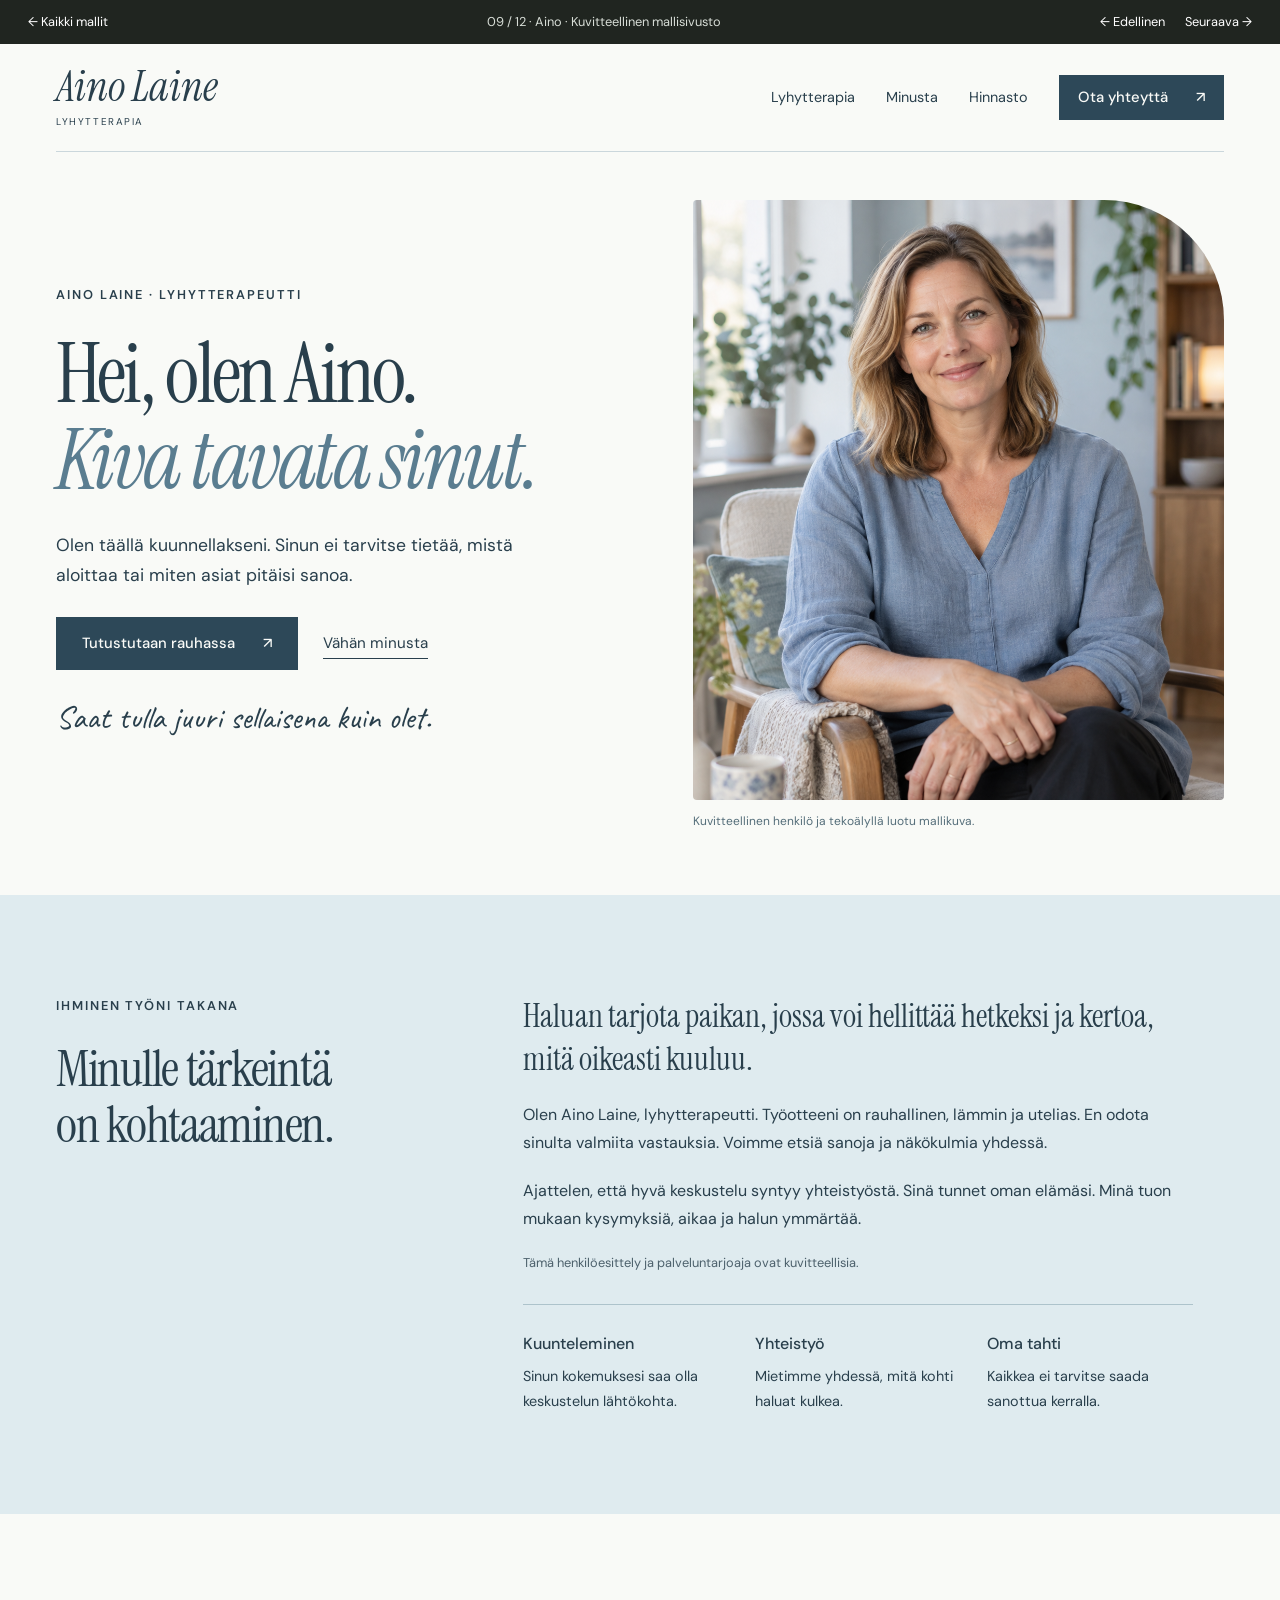
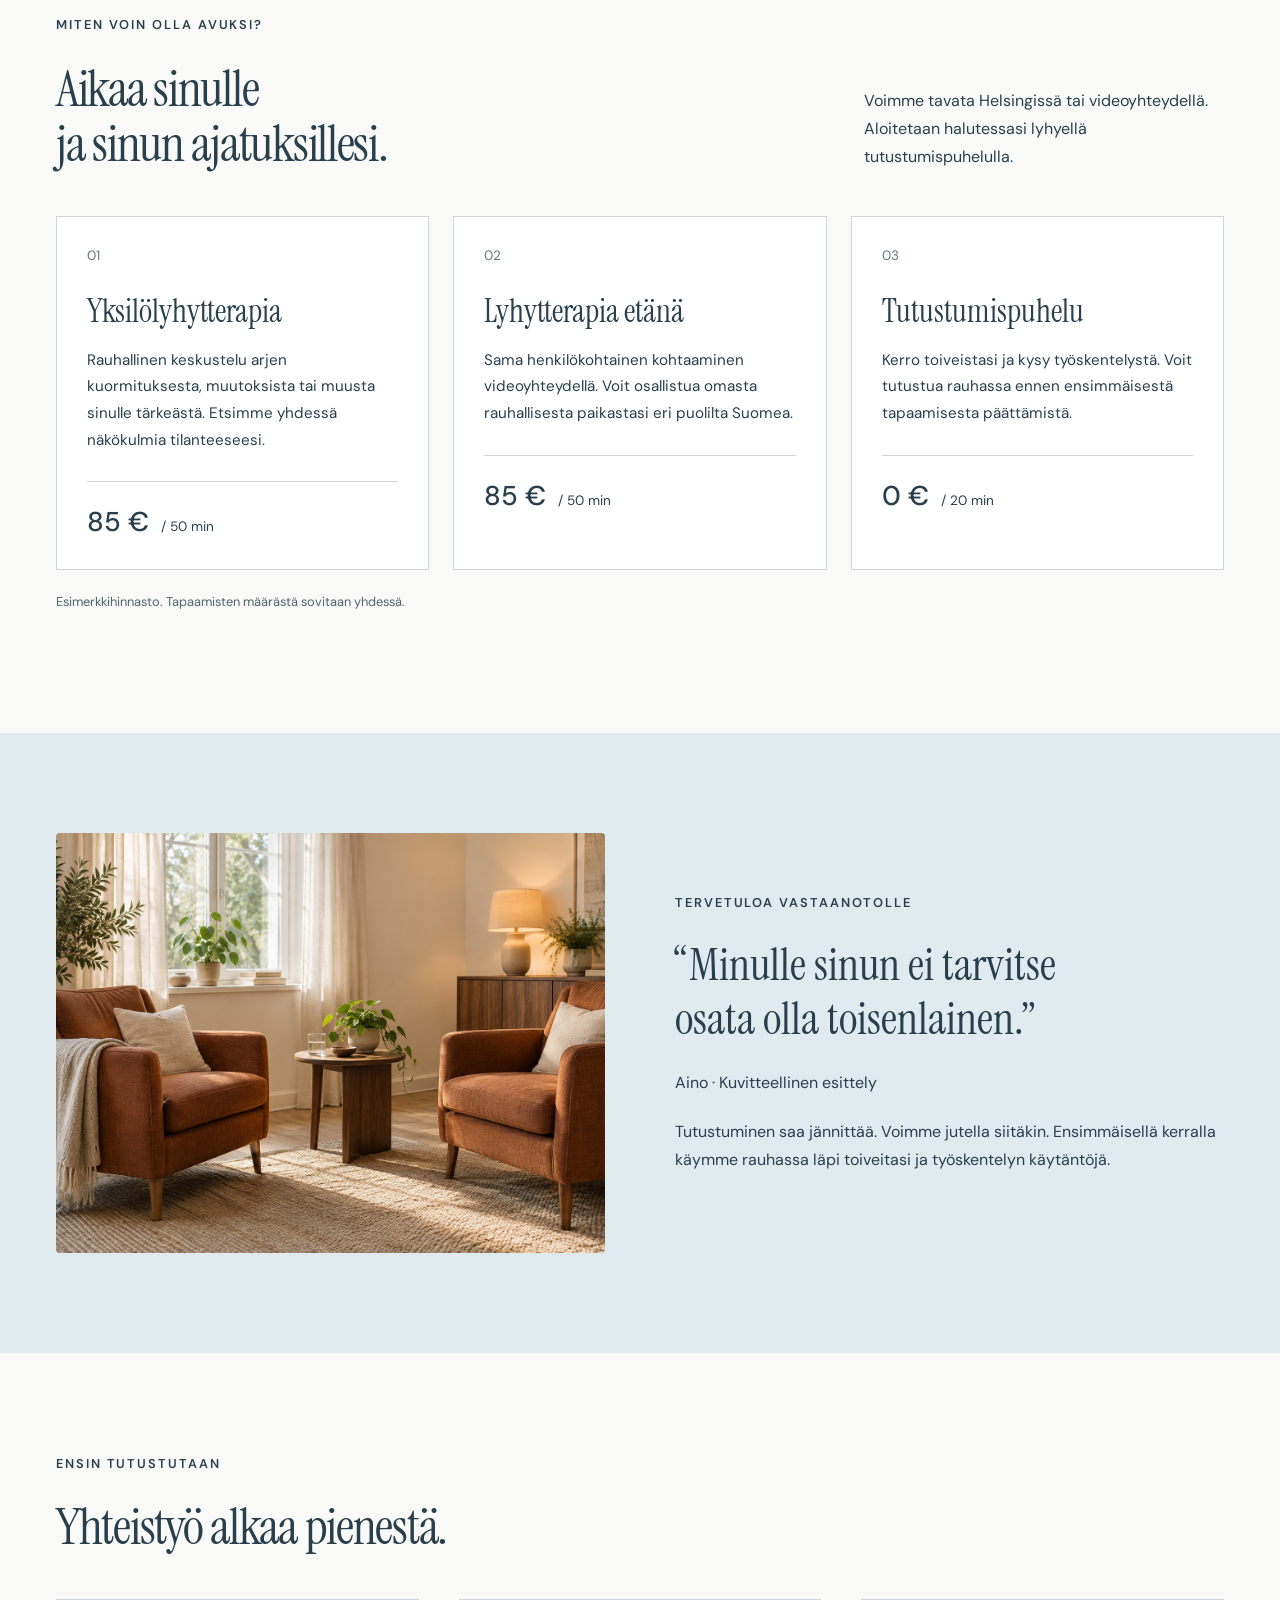
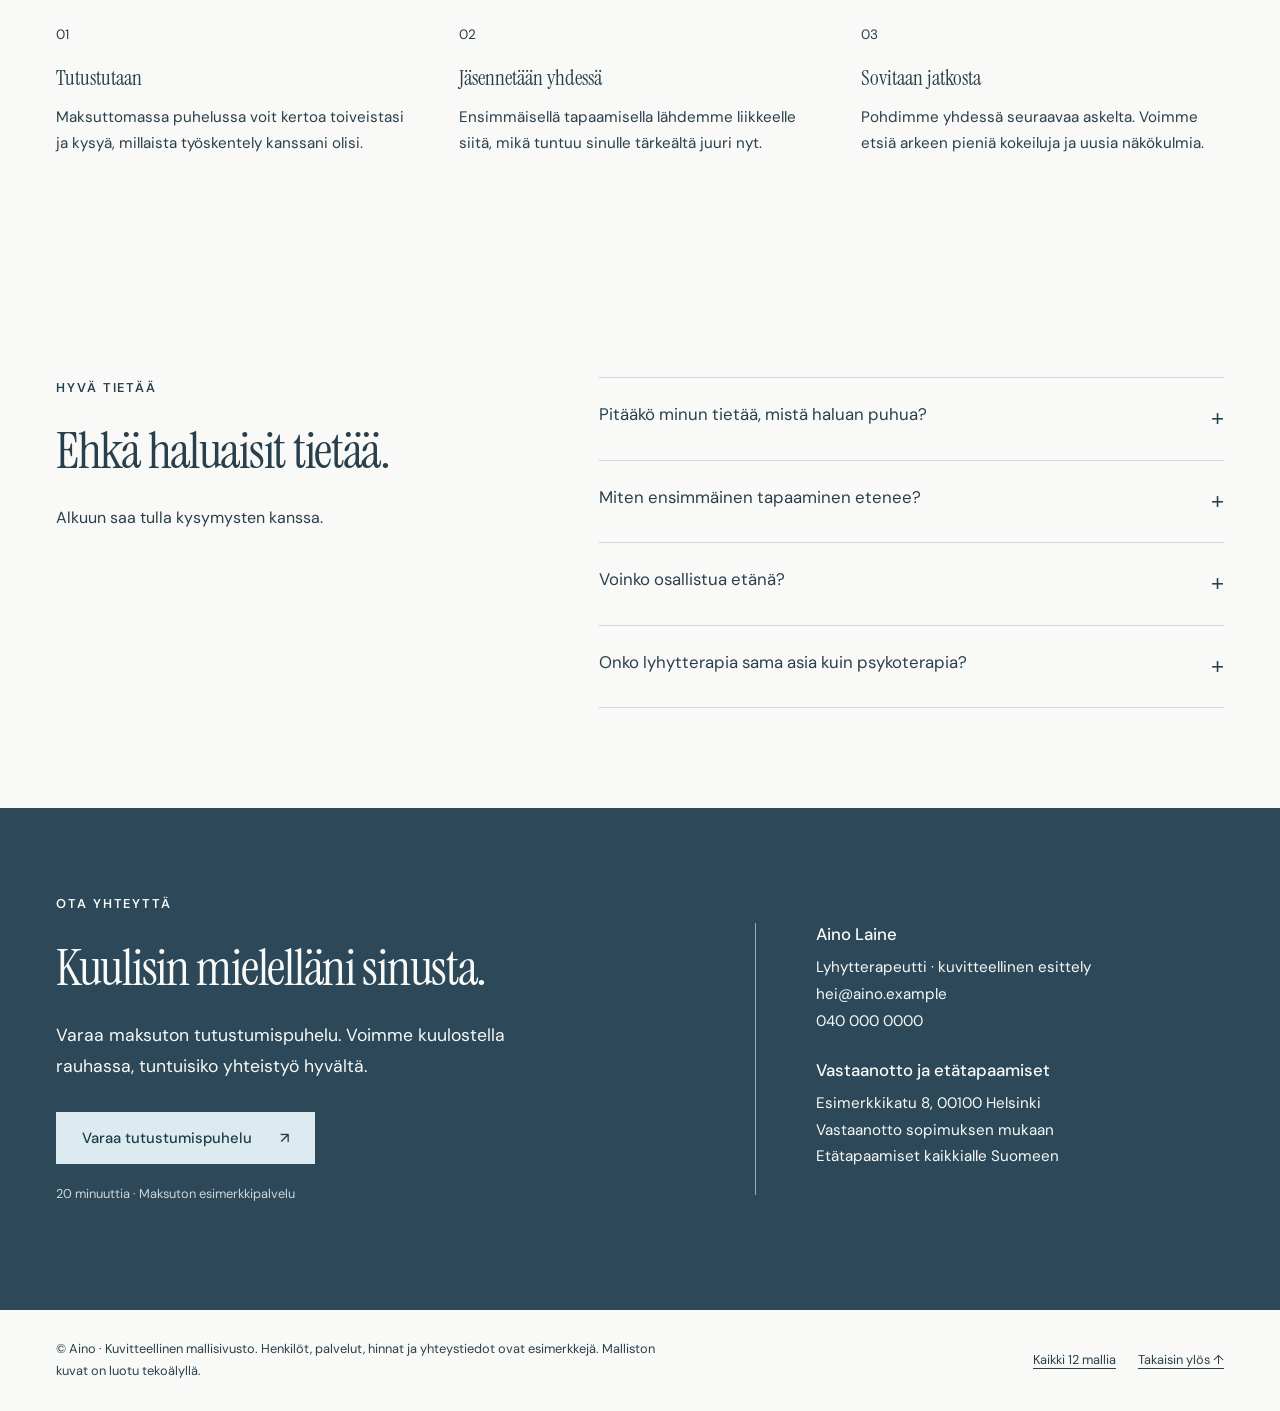
==== aino.html @ 0c7d17b7 "Add personal, illustrated, practical and journal therapy templates" ====
<!doctype html>
<html lang="fi"><head><meta charset="utf-8"><meta name="viewport" content="width=device-width,initial-scale=1">
<title>Aino — Ihminen ensin | Malli 09</title><meta name="description" content="Aino: ihminen ensin lyhytterapian mallisivusto. Kuvitteelliset palvelut ja yhteystiedot."><meta name="robots" content="noindex,nofollow">
<meta name="theme-color" content="#2d4858">
<link rel="icon" type="image/svg+xml" href="data:image/svg+xml,%3Csvg xmlns='http://www.w3.org/2000/svg' viewBox='0 0 40 40'%3E%3Crect width='40' height='40' rx='20' fill='%232d4858'/%3E%3Cpath d='M12 21l6 6 11-15' fill='none' stroke='%23fff' stroke-width='3'/%3E%3C/svg%3E">
<link rel="stylesheet" href="assets/style.css?v=2"><link rel="stylesheet" href="assets/directions.css?v=4"><script src="assets/site.js" defer></script></head><body class="aino">
<a class="skip" href="#sisalto">Siirry sisältöön</a><aside class="demo-bar" aria-label="Malliston navigointi"><a href="index.html">← Kaikki mallit</a><span class="demo-label">09 / 12 · Aino · Kuvitteellinen mallisivusto</span><nav class="demo-switch" aria-label="Vaihda mallia"><a href="kajo.html" aria-label="Edellinen malli: Kajo">← Edellinen</a><a href="pilke.html" aria-label="Seuraava malli: Pilke">Seuraava →</a></nav></aside><header class="site-head wrap"><a class="brand" href="aino.html" aria-label="Aino Laine, etusivu"><span><span class="brand-name">Aino Laine</span><small>LYHYTTERAPIA</small></span></a><button class="menu-button" aria-controls="paavalikko" aria-expanded="false">Valikko</button><nav class="site-nav" id="paavalikko" aria-label="Päävalikko"><a href="#palvelut">Lyhytterapia</a><a href="#minusta">Minusta</a><a href="#hinnasto">Hinnasto</a><a href="#yhteys" class="button">Ota yhteyttä <span aria-hidden="true">↗</span></a></nav></header>
<main id="sisalto">

<section class="aino-hero wrap"><div><p class="eyebrow">Aino Laine · Lyhytterapeutti</p><h1>Hei, olen Aino.<br><em>Kiva tavata sinut.</em></h1><p class="lead">Olen täällä kuunnellakseni. Sinun ei tarvitse tietää, mistä aloittaa tai miten asiat pitäisi sanoa.</p><div class="actions"><a class="button" href="#yhteys">Tutustutaan rauhassa <span aria-hidden="true">↗</span></a><a class="text-link" href="#minusta">Vähän minusta</a></div><p class="aino-hello">Saat tulla juuri sellaisena kuin olet.</p></div><figure class="aino-portrait"><img src="assets/aino-portrait.png" alt="Tekoälyllä luotu kuvitteellisen terapeutin muotokuva" width="1024" height="1536" fetchpriority="high"><figcaption>Kuvitteellinen henkilö ja tekoälyllä luotu mallikuva.</figcaption></figure></section>
<section class="section blue-section" id="minusta"><div class="wrap story-grid"><div><p class="eyebrow">Ihminen työni takana</p><h2>Minulle tärkeintä<br>on kohtaaminen.</h2></div><div class="story-copy"><p class="intro">Haluan tarjota paikan, jossa voi hellittää hetkeksi ja kertoa, mitä oikeasti kuuluu.</p><p>Olen Aino Laine, lyhytterapeutti. Työotteeni on rauhallinen, lämmin ja utelias. En odota sinulta valmiita vastauksia. Voimme etsiä sanoja ja näkökulmia yhdessä.</p><p>Ajattelen, että hyvä keskustelu syntyy yhteistyöstä. Sinä tunnet oman elämäsi. Minä tuon mukaan kysymyksiä, aikaa ja halun ymmärtää.</p><p class="note">Tämä henkilöesittely ja palveluntarjoaja ovat kuvitteellisia.</p><div class="qualities"><div><strong>Kuunteleminen</strong><p>Sinun kokemuksesi saa olla keskustelun lähtökohta.</p></div><div><strong>Yhteistyö</strong><p>Mietimme yhdessä, mitä kohti haluat kulkea.</p></div><div><strong>Oma tahti</strong><p>Kaikkea ei tarvitse saada sanottua kerralla.</p></div></div></div></div></section>
<section class="section" id="palvelut"><div class="wrap"><div class="section-intro"><div><p class="eyebrow">Miten voin olla avuksi?</p><h2>Aikaa sinulle<br>ja sinun ajatuksillesi.</h2></div><p>Voimme tavata Helsingissä tai videoyhteydellä. Aloitetaan halutessasi lyhyellä tutustumispuhelulla.</p></div><div class="services" id="hinnasto"><article class="service"><span class="num">01</span><h3>Yksilölyhytterapia</h3><p>Rauhallinen keskustelu arjen kuormituksesta, muutoksista tai muusta sinulle tärkeästä. Etsimme yhdessä näkökulmia tilanteeseesi.</p><div class="price"><strong>85 €</strong><small>/ 50 min</small></div></article><article class="service"><span class="num">02</span><h3>Lyhytterapia etänä</h3><p>Sama henkilökohtainen kohtaaminen videoyhteydellä. Voit osallistua omasta rauhallisesta paikastasi eri puolilta Suomea.</p><div class="price"><strong>85 €</strong><small>/ 50 min</small></div></article><article class="service"><span class="num">03</span><h3>Tutustumispuhelu</h3><p>Kerro toiveistasi ja kysy työskentelystä. Voit tutustua rauhassa ennen ensimmäisestä tapaamisesta päättämistä.</p><div class="price"><strong>0 €</strong><small>/ 20 min</small></div></article></div><p class="note" style="margin-top:22px">Esimerkkihinnasto. Tapaamisten määrästä sovitaan yhdessä.</p></div></section>
<section class="section blue-section"><div class="wrap personal-note"><img src="assets/therapy-room.png" alt="Rauhallinen mallivastaanotto, jossa on kaksi nojatuolia" width="1536" height="1024" loading="lazy"><div><p class="eyebrow">Tervetuloa vastaanotolle</p><blockquote>“Minulle sinun ei tarvitse<br>osata olla toisenlainen.”</blockquote><cite>Aino · Kuvitteellinen esittely</cite><p style="margin-top:25px">Tutustuminen saa jännittää. Voimme jutella siitäkin. Ensimmäisellä kerralla käymme rauhassa läpi toiveitasi ja työskentelyn käytäntöjä.</p></div></div></section>
<section class="section"><div class="wrap"><p class="eyebrow">Ensin tutustutaan</p><h2>Yhteistyö alkaa pienestä.</h2><div class="steps"><article class="step"><span>01</span><div><h3>Tutustutaan</h3><p>Maksuttomassa puhelussa voit kertoa toiveistasi ja kysyä, millaista työskentely kanssani olisi.</p></div></article><article class="step"><span>02</span><div><h3>Jäsennetään yhdessä</h3><p>Ensimmäisellä tapaamisella lähdemme liikkeelle siitä, mikä tuntuu sinulle tärkeältä juuri nyt.</p></div></article><article class="step"><span>03</span><div><h3>Sovitaan jatkosta</h3><p>Pohdimme yhdessä seuraavaa askelta. Voimme etsiä arkeen pieniä kokeiluja ja uusia näkökulmia.</p></div></article></div></div></section><section class="section"><div class="wrap faq-layout"><div><p class="eyebrow">Hyvä tietää</p><h2>Ehkä haluaisit tietää.</h2><p>Alkuun saa tulla kysymysten kanssa.</p></div><div class="faq-list">
<details><summary>Pitääkö minun tietää, mistä haluan puhua?</summary><p>Ei tarvitse. Voit aloittaa siitä, mikä juuri nyt tuntuu tärkeältä. Sanoja ja keskustelun suuntaa voidaan etsiä yhdessä.</p></details>
<details><summary>Miten ensimmäinen tapaaminen etenee?</summary><p>Aluksi tutustumme ja käymme läpi työskentelyn käytännöt. Saat kertoa tilanteestasi ja toiveistasi sen verran kuin haluat. Lopuksi pohdimme yhdessä seuraavaa askelta.</p></details>
<details><summary>Voinko osallistua etänä?</summary><p>Kyllä. Tämän esimerkkipalvelun tapaamiset voidaan järjestää myös videoyhteydellä. Tarvitset rauhallisen tilan, verkkoyhteyden ja laitteen, jossa on kamera ja mikrofoni.</p></details>
<details><summary>Onko lyhytterapia sama asia kuin psykoterapia?</summary><p>Tässä mallissa esiteltävä lyhytterapia on keskustelutukea, eikä sitä tarjota psykoterapiana. Lopulliselle sivulle kuvataan palveluntarjoajan todellinen koulutus, osaaminen ja palvelun rajat.</p></details>
</div></div></section><section class="contact" id="yhteys"><div class="wrap contact-grid"><div><p class="eyebrow">Ota yhteyttä</p><h2>Kuulisin mielelläni sinusta.</h2><p class="lead">Varaa maksuton tutustumispuhelu. Voimme kuulostella rauhassa, tuntuisiko yhteistyö hyvältä.</p><button class="button" data-dialog>Varaa tutustumispuhelu <span aria-hidden="true">↗</span></button><p class="note">20 minuuttia · Maksuton esimerkkipalvelu</p></div><div class="contact-info"><div><strong>Aino Laine</strong><p>Lyhytterapeutti · kuvitteellinen esittely<br>hei@aino.example<br>040 000 0000</p></div><div><strong>Vastaanotto ja etätapaamiset</strong><p>Esimerkkikatu 8, 00100 Helsinki<br>Vastaanotto sopimuksen mukaan<br>Etätapaamiset kaikkialle Suomeen</p></div></div></div></section></main>
<footer class="site-footer wrap"><p>© Aino · Kuvitteellinen mallisivusto. Henkilöt, palvelut, hinnat ja yhteystiedot ovat esimerkkejä. Malliston kuvat on luotu tekoälyllä.</p><nav class="footer-links" aria-label="Alatunniste"><a href="index.html">Kaikki 12 mallia</a><a href="#sisalto">Takaisin ylös ↑</a></nav></footer>
<dialog class="demo-dialog" aria-labelledby="dialog-title"><button class="close-dialog" data-close aria-label="Sulje ajanvarauksen esikatselu">×</button><p class="eyebrow">Ajanvarauksen esikatselu</p><h2 id="dialog-title">Ensimmäinen pieni askel.</h2><p>Valmiilla sivustolla tästä siirryttäisiin ajanvaraukseen. Tässä mallissa voit tutustua esimerkkipalveluun.</p><dl><dt>Maksuton tutustumispuhelu</dt><dd>20 minuuttia · Puhelimitse tai videoyhteydellä</dd><dt>Mistä juttelemme?</dt><dd>Toiveistasi, työskentelytavastani ja siitä, voisiko lyhytterapia sopia tilanteeseesi.</dd></dl><p class="note">Tämä on esittely. Aikaa ei varata eikä henkilötietoja kerätä.</p><button class="button" data-close>Takaisin mallisivulle</button></dialog></body></html>
---- assets/style.css ----
@import url('./fonts.css');
:root{font-family:'DM Sans',Arial,sans-serif;font-size:16px;color:#222622;background:#f8f8f5;font-synthesis:none;--ink:#233b2b;--paper:#f7f7ef;--accent:#436445;--line:#d9dfd4;--serif:'Instrument Serif',Georgia,serif}
*{box-sizing:border-box}html{scroll-behavior:smooth;scroll-padding-top:76px}body{margin:0}button,input,select,textarea{font:inherit}button,a{-webkit-tap-highlight-color:transparent}button{cursor:pointer}a{color:inherit;text-decoration:none}img{display:block;width:100%;object-fit:cover}p{line-height:1.75;margin:0 0 1.25rem}h1,h2,h3{font-weight:400;line-height:1.08;margin:0;text-wrap:balance}h1{font-size:clamp(3.5rem,6.8vw,6.6rem);letter-spacing:-.035em}h2{font-size:clamp(2.5rem,4vw,4.1rem);letter-spacing:-.025em}h3{font-size:1.65rem}em{font-weight:400}a:focus-visible,button:focus-visible,summary:focus-visible,select:focus-visible,input:focus-visible{outline:3px solid currentColor;outline-offset:5px}a,button{touch-action:manipulation}button:disabled{cursor:default}.wrap{width:min(1240px,calc(100% - 112px));margin:auto}.eyebrow{font-size:.8rem;letter-spacing:.15em;text-transform:uppercase;font-weight:600;margin-bottom:1.5rem}.serif{font-family:var(--serif)}.lead{font-size:1.1rem;max-width:480px}.small{font-size:.875rem;line-height:1.65}.muted{opacity:.74}.button{display:inline-flex;align-items:center;justify-content:center;gap:28px;min-height:52px;padding:15px 25px;border:1px solid transparent;background:var(--ink);color:var(--paper);font-size:.925rem;font-weight:500;line-height:1.4;transition:background .2s,transform .2s}.button:hover{transform:translateY(-2px);filter:brightness(1.13)}.button.light{background:var(--paper);color:var(--ink)}.button.outline{background:transparent;border-color:currentColor;color:inherit}.text-link{display:inline-flex;gap:22px;align-items:center;border-bottom:1px solid currentColor;padding:5px 0;font-size:.95rem}.actions{display:flex;align-items:center;flex-wrap:wrap;gap:25px}.skip{position:fixed;left:15px;top:-100px;background:white;color:black;padding:15px;z-index:100}.skip:focus{top:15px}.demo-bar{position:relative;z-index:20;min-height:43px;display:flex;align-items:center;justify-content:space-between;gap:16px;background:#202520;color:#fff;padding:8px 28px;font-size:.8rem;line-height:1.5}.demo-bar a{display:inline-flex;align-items:center;min-height:28px}.demo-bar a:hover{text-decoration:underline}.demo-bar .demo-label{color:#d7ddd6}.demo-switch{display:flex;gap:20px}.site-head{display:flex;justify-content:space-between;align-items:center;gap:30px;min-height:108px;position:relative;z-index:10}.brand{display:flex;align-items:center;gap:13px}.brand-name{font-family:var(--serif);font-size:2.5rem;line-height:1}.brand small{display:block;font-size:.62rem;letter-spacing:.16em;text-transform:uppercase;margin-top:6px}.brand-mark{font-size:2rem}.site-nav{display:flex;align-items:center;gap:31px;font-size:.9rem}.site-nav a:not(.button):hover{text-decoration:underline;text-underline-offset:5px}.site-nav .button{min-height:43px;padding:11px 18px}.menu-button{display:none;background:transparent;border:1px solid currentColor;color:inherit;padding:10px 14px}.section{padding:100px 0}.section-intro{display:flex;justify-content:space-between;align-items:flex-end;gap:60px;margin-bottom:45px}.section-intro h2{max-width:650px}.section-intro>p{max-width:360px;margin:0}.services{display:grid;grid-template-columns:repeat(3,1fr);gap:24px}.service{padding:32px;border:1px solid var(--line)}.service .num{font-size:.85rem;display:block;margin-bottom:40px;opacity:.7}.service h3{margin-bottom:18px}.service p{font-size:.95rem}.service .price{display:flex;align-items:baseline;gap:12px;border-top:1px solid var(--line);padding-top:22px;margin-top:28px}.price strong{font-size:1.7rem;font-weight:500}.price small{font-size:.85rem}.split{display:grid;grid-template-columns:1fr 1fr;gap:90px;align-items:center}.split h2{margin-bottom:25px}.split img{height:540px}.steps{display:grid;grid-template-columns:repeat(3,1fr);gap:40px;margin-top:45px}.step{border-top:1px solid var(--line);padding-top:26px}.step span{display:block;font-size:.85rem;margin-bottom:24px}.step h3{font-size:1.3rem;margin-bottom:14px}.step p{font-size:.95rem}.faq-layout{display:grid;grid-template-columns:1fr 1.35fr;gap:80px}.faq-layout h2{margin-bottom:25px}.faq-list{border-top:1px solid var(--line)}details{border-bottom:1px solid var(--line)}summary{cursor:pointer;list-style:none;display:flex;justify-content:space-between;gap:20px;padding:24px 0;font-size:1.05rem;line-height:1.5}summary::-webkit-details-marker{display:none}summary::after{content:'+';font-size:1.4rem;font-family:Arial,sans-serif}details[open] summary::after{content:'−'}details p{font-size:.95rem;padding:0 40px 8px 0}.contact{padding:85px 0}.contact-grid{display:grid;grid-template-columns:1.3fr 1fr;gap:90px;align-items:center}.contact h2{margin-bottom:25px}.contact .button{margin:10px 0 20px}.contact-info{border-left:1px solid currentColor;padding-left:60px}.contact-info strong{display:block;font-size:1.05rem;font-weight:500;margin-bottom:9px}.contact-info p{font-size:.95rem;margin-bottom:25px}.site-footer{display:flex;justify-content:space-between;gap:25px;align-items:center;padding:28px 0;font-size:.8rem;line-height:1.6}.site-footer p{margin:0;max-width:600px}.footer-links{display:flex;gap:22px;white-space:nowrap}.footer-links a{text-decoration:underline;text-underline-offset:4px}.note{font-size:.8rem;line-height:1.6;opacity:.8}.demo-dialog{width:min(550px,calc(100% - 32px));max-height:90vh;border:0;border-radius:4px;background:#fff;color:#202520;padding:42px;box-shadow:0 30px 120px #0005}.demo-dialog::backdrop{background:#17241bc2;backdrop-filter:blur(5px)}.demo-dialog h2{font-family:var(--serif);font-size:2.8rem;margin:15px 0 20px}.demo-dialog .close-dialog{float:right;min-width:44px;min-height:44px;border:1px solid #d8dcd6;background:#fff;color:#222;font-size:1.25rem}.demo-dialog .button{background:#253d2c;color:#fff;margin-top:15px}.demo-dialog p{font-size:1rem}.demo-dialog .eyebrow{clear:both}.demo-dialog dl{border-block:1px solid #ddd;padding:20px 0;line-height:1.6}.demo-dialog dt{font-weight:600}.demo-dialog dd{margin:0 0 14px}.demo-dialog dd:last-child{margin:0}
/* 01 — Verso: a natural, classic welcome. */
.verso{background:#f9faf4;color:#293d2b;--ink:#344e35;--paper:#f9faf4;--line:#d3ddcd}.verso h1,.verso h2,.verso h3{font-family:var(--serif)}.verso .brand-mark{color:#5d784b}.verso .site-head{min-height:106px}.verso-hero{min-height:650px;position:relative;display:flex;align-items:center;justify-content:center;padding:64px 24px;background:#46543b}.verso-hero>img{position:absolute;inset:0;height:100%}.verso-panel{position:relative;text-align:center;background:#fbfcf4f2;width:min(780px,100%);padding:52px 65px;box-shadow:0 12px 50px #18251616}.verso-panel h1{font-size:clamp(3.5rem,5.7vw,5.4rem)}.verso-panel h1 em{color:#62804e}.verso-panel .lead{margin:22px auto 27px;max-width:470px}.verso-panel .eyebrow{margin-bottom:22px}.verso-panel .small{margin:20px 0 0}.trust-line{display:flex;justify-content:center;gap:70px;padding:24px 20px;border-bottom:1px solid var(--line);font-size:.85rem}.trust-line span:before{content:'✧';margin-right:13px;color:#638250}.verso .service{border:none;border-top:1px solid var(--line);padding:30px 0}.verso .service+.service{padding-left:30px;border-left:1px solid var(--line)}.verso .soft{background:#e9eee2}.verso .split img{border-radius:160px 160px 0 0}.verso .contact{background:#344e35;color:#f9faf4}.verso .contact .button{background:#f9faf4;color:#344e35}.verso .quote{font:italic 2.3rem/1.2 var(--serif);border-left:2px solid #79936c;padding-left:28px;margin:32px 0}
/* 02 — Tyyni: immersive, atmospheric and quiet. */
.tyyni{--ink:#112e3d;--paper:#eaf1f4;--line:#adc0c8;background:#f0f5f5;color:#193747}.tyyni h1,.tyyni h2,.tyyni h3{font-family:var(--serif)}.tyyni-top{background:#102d3c;color:#fff;position:relative;isolation:isolate}.tyyni-top>.scenery{position:absolute;inset:0;width:100%;height:100%;z-index:-2}.tyyni-top:after{content:'';position:absolute;inset:0;background:linear-gradient(90deg,#0b283fce,#0b283f30),linear-gradient(0deg,#0b283f77,transparent 70%);z-index:-1}.tyyni .site-head{border-bottom:1px solid #ffffff42}.tyyni .site-nav .button{background:#f0f5f5;color:#17333f}.tyyni .brand-name{letter-spacing:.08em}.tyyni-hero{min-height:650px;display:flex;flex-direction:column;justify-content:center;padding-top:60px;padding-bottom:70px}.tyyni-hero h1{max-width:850px;font-size:clamp(4.5rem,8.5vw,8.3rem);line-height:1.01}.tyyni-hero h1 em{color:#bed9df}.tyyni-hero .lead{margin:28px 0 32px;color:#e3edf3;max-width:440px}.tyyni .hero-bottom{display:flex;justify-content:space-between;align-items:center;border-top:1px solid #ffffff42;padding:23px 0;color:#e0eaf1;font-size:.8rem}.tyyni .intro-word{max-width:930px;font:2.6rem/1.35 var(--serif);margin:0 auto;text-align:center}.tyyni .services{gap:0;border-top:1px solid var(--line);border-bottom:1px solid var(--line)}.tyyni .service{border:none;padding:35px}.tyyni .service+.service{border-left:1px solid var(--line)}.tyyni .service .num{color:#34586b}.tyyni .soft{background:#dce8ec}.tyyni .contact{background:#112f3e;color:#eff4f4}.tyyni .contact .button{background:#eaf1f4;color:#112f3e}.tyyni .split img{height:480px}.tyyni .quote{font:italic 2.5rem/1.2 var(--serif);margin:30px 0}.tyyni .steps{gap:60px}
/* 03 — Hetki: warm, human, editorial. */
.hetki{--ink:#853e2f;--paper:#fff7ed;--line:#d6b9a5;background:#fff7ed;color:#563229}.hetki h1,.hetki h2,.hetki h3{font-family:var(--serif)}.hetki .brand-name{font-size:3.1rem;font-style:italic}.hetki .site-head{min-height:115px}.hetki-hero{display:grid;grid-template-columns:1fr 1fr;gap:60px;padding-top:25px;padding-bottom:60px;align-items:center}.hetki-hero h1{font-size:clamp(4.7rem,7.5vw,7.6rem)}.hetki-hero h1 em{color:#a34933}.hetki-hero .lead{margin:30px 0}.hetki-hero figure{margin:0;position:relative;padding-bottom:45px}.hetki-hero img{height:590px;border-radius:50% 50% 3px 3px}.hetki-hero figcaption{background:#e8c572;color:#593d1f;padding:25px;position:absolute;bottom:15px;left:-30px;width:220px;font:1.8rem/1.15 var(--serif);transform:rotate(-5deg)}.hetki .welcome-note{display:flex;align-items:center;justify-content:center;gap:30px;border-block:1px solid var(--line);padding:22px;font-size:.95rem}.hetki .welcome-note span{font-family:var(--serif);font-size:1.65rem}.hetki .soft{background:#f1dfcd}.hetki .service{background:#fff9f1;border:0;border-radius:8px;padding:35px}.hetki .service .num{display:inline-flex;width:40px;height:40px;border:1px solid var(--line);border-radius:50%;align-items:center;justify-content:center;margin-bottom:30px}.hetki .service h3{font-size:2.05rem}.hetki .intro-letter{display:grid;grid-template-columns:.65fr 1.35fr;gap:85px;align-items:start}.hetki .letter-badge{background:#e7bb86;border-radius:50%;aspect-ratio:1;display:flex;align-items:center;justify-content:center;text-align:center;max-width:280px;font:3.6rem/1 var(--serif);padding:30px;transform:rotate(-8deg)}.hetki .intro-letter h2{margin-bottom:28px}.hetki .signature{font:italic 2.7rem var(--serif);margin-top:25px}.hetki .contact{background:#8b4232;color:#fff5e9}.hetki .contact .button{background:#f2d28b;color:#563229}.hetki .steps{background:#fff8f0;border-radius:8px;padding:38px;gap:40px}.hetki .step{border:0;padding:0}
/* 04 — Suunta: direct, bright and contemporary. */
.suunta{--ink:#173dcc;--paper:#f7f8ff;--line:#c5ccef;background:#f7f8ff;color:#17245c}.suunta h1,.suunta h2,.suunta h3{font-family:'DM Sans',Arial,sans-serif;font-weight:500}.suunta h1{font-weight:600;letter-spacing:-.07em;line-height:1.04}.suunta h2{font-weight:500;letter-spacing:-.05em}.suunta .brand-name{font-family:'DM Sans',Arial,sans-serif;font-size:1.9rem;font-weight:700;letter-spacing:-.06em}.suunta .brand-mark{background:#ddef83;color:#193ecc;display:flex;align-items:center;justify-content:center;width:41px;height:41px;border-radius:50%}.suunta .button{border-radius:100px}.suunta .site-head{min-height:103px;border-bottom:1px solid var(--line)}.suunta-hero{padding-top:68px;padding-bottom:68px;display:grid;grid-template-columns:1.65fr 1fr;gap:60px;align-items:end}.suunta-hero h1{font-size:clamp(4.5rem,7.4vw,7.2rem)}.suunta-hero h1 span{color:#2245cd}.suunta-hero .eyebrow{color:#183dcb}.suunta-hero .lead{margin:0 0 30px}.suunta-aside{padding-bottom:8px}.suunta-aside .button{width:100%;margin-bottom:16px;justify-content:space-between}.suunta-aside .note{margin:0}.suunta-band{background:#dfee88;color:#1b3050;padding:28px 0}.suunta-band .wrap{display:flex;justify-content:space-between;gap:25px;font-size:.95rem;font-weight:500}.suunta .services{gap:20px}.suunta .service{background:white;border:1px solid var(--line);border-radius:18px;padding:32px}.suunta .service:nth-child(2){background:#2146d4;color:white;--line:#ffffff55}.suunta .service h3{font-size:1.4rem;letter-spacing:-.04em;line-height:1.25}.suunta .service .num{font-size:2rem;margin-bottom:52px;opacity:1}.suunta .soft{background:#e8edff}.suunta .process-layout{display:grid;grid-template-columns:1fr 1.3fr;gap:80px}.suunta .steps{display:block;margin:0}.suunta .step{display:grid;grid-template-columns:40px 1fr;gap:18px;padding:26px 0}.suunta .step:first-child{padding-top:0;border-top:0}.suunta .step span{grid-row:span 2;font-size:.95rem;margin:0}.suunta .step h3,.suunta .step p{margin:0}.suunta .statement{font-size:clamp(2rem,3.5vw,3.5rem);font-weight:500;line-height:1.25;letter-spacing:-.04em;max-width:850px;margin-bottom:30px}.suunta .about-line{display:flex;justify-content:space-between;align-items:end;gap:60px}.suunta .about-line p{max-width:450px}.suunta .contact{background:#1f43ce;color:#fff}.suunta .contact .button{background:#dfee88;color:#142b4d}.suunta .contact h2{font-size:clamp(2.8rem,4.5vw,4.5rem)}
/* 05 — Avara: spacious and quietly architectural. */
.avara{--ink:#202620;--paper:#fff;--line:#d8d9d3;background:#fff;color:#222923}.avara h1,.avara h2,.avara h3{font-family:var(--serif)}.avara .brand-name{font-family:'DM Sans',Arial,sans-serif;letter-spacing:.24em;font-size:1.45rem;font-weight:500}.avara .brand small{font-size:.6rem;letter-spacing:.12em}.avara .site-head{min-height:105px;border-bottom:1px solid var(--line)}.avara .site-nav .button{background:transparent;color:#222923;border:1px solid var(--line)}.avara-hero{padding-top:55px}.avara-heading{display:grid;grid-template-columns:1.45fr 1fr;gap:80px;align-items:end;padding-bottom:45px}.avara-heading h1{font-size:clamp(4rem,7.8vw,7.5rem);line-height:1.02}.avara-heading .lead{max-width:345px;font-size:1rem}.avara-heading .eyebrow{margin-bottom:20px}.avara-landscape{position:relative}.avara-landscape img{height:440px;object-position:50% 55%}.avara-landscape .image-label{position:absolute;bottom:25px;left:30px;background:#ffffffed;padding:15px 22px;font-size:.8rem;letter-spacing:.1em;text-transform:uppercase}.avara .number-heading{display:grid;grid-template-columns:1fr 3fr;gap:45px}.avara .number-heading .eyebrow{padding-top:14px}.avara .number-heading h2{max-width:760px;margin-bottom:30px}.avara .service-list{margin-left:25%;margin-top:55px}.avara .service-row{display:grid;grid-template-columns:1.1fr 1.25fr .5fr;align-items:start;gap:40px;border-top:1px solid var(--line);padding:28px 0}.avara .service-row:last-child{border-bottom:1px solid var(--line)}.avara .service-row h3{font-size:1.9rem}.avara .service-row p{font-size:.95rem;margin:0}.avara .service-row .price{display:flex;flex-direction:column;gap:6px}.avara .service-row strong{font-family:var(--serif);font-size:2rem;font-weight:400}.avara .soft{background:#f1f1eb}.avara .split{grid-template-columns:1fr 1.25fr}.avara .split img{height:480px}.avara .quote{font:2.3rem/1.3 var(--serif);margin-bottom:30px}.avara .contact{background:#e8eae1;color:#27312a}.avara .contact-info{border-color:#b9bfb2}
/* Collection page. */
.collection{background:#f4f4ef;color:#28342b;--ink:#283e30;--paper:#fff}.gallery-wrap{width:min(1300px,calc(100% - 96px));margin:auto}.gallery-head{display:flex;justify-content:space-between;align-items:center;min-height:90px;border-bottom:1px solid #d4d9cf;font-size:.85rem}.collection-logo{font-size:1rem;font-weight:600;letter-spacing:-.025em;display:flex;gap:12px;align-items:center}.collection-logo span{font-family:var(--serif);font-size:2.2rem;font-weight:400}.gallery-intro{display:flex;align-items:end;justify-content:space-between;gap:60px;padding:46px 0 36px}.gallery-intro h1{font-family:var(--serif);font-size:clamp(3.4rem,4.8vw,5rem);max-width:680px;line-height:1.03}.gallery-intro p{max-width:360px;font-size:.95rem;margin:0;color:#556055}.gallery-intro .eyebrow{font-size:.75rem;margin-bottom:14px}.gallery-grid{display:grid;grid-template-columns:repeat(6,1fr);gap:28px}.design-card{grid-column:span 2;min-width:0}.design-card>a{display:block}.preview{height:255px;overflow:hidden;position:relative;border:1px solid #00000012;transition:transform .25s,box-shadow .25s}.design-card>a:hover .preview{transform:translateY(-4px);box-shadow:0 14px 30px #263b3015}.preview-head{height:40px;display:flex;align-items:center;justify-content:space-between;padding:0 20px;font:1.35rem var(--serif);position:relative;z-index:2}.preview-head small{font:.5rem 'DM Sans',Arial,sans-serif;letter-spacing:.02em}.preview-title{font:2.2rem/1.05 var(--serif);position:relative;z-index:2}.preview-button{display:inline-block;font: .5rem 'DM Sans',Arial,sans-serif;padding:7px 10px;background:#344e35;color:#fff;margin-top:12px}.preview img{position:absolute;width:100%;height:100%;inset:0}.preview-verso{background:#f9faf4;color:#334d32}.preview-verso>img{top:40px;height:215px}.preview-verso .preview-panel{position:relative;text-align:center;z-index:2;margin:22px auto;padding:18px 8px;width:73%;background:#fcfdf4ed}.preview-verso .preview-title{font-size:2rem}.preview-verso .preview-title em{color:#6d8555}.preview-tyyni{background:#19374b;color:#fff}.preview-tyyni:after{content:'';position:absolute;inset:0;background:#082b4755}.preview-tyyni .preview-head{border-bottom:1px solid #ffffff33}.preview-tyyni .preview-content{position:relative;z-index:2;padding:24px}.preview-tyyni .preview-title{font-size:2.5rem}.preview-tyyni .preview-title em{color:#ccdde8}.preview-tyyni .preview-button{background:#edf4f5;color:#183747}.preview-hetki{background:#fff6e9;color:#643b2c}.preview-hetki .preview-head{font-style:italic;font-size:1.6rem}.preview-hetki .preview-content{padding:18px 22px;width:55%}.preview-hetki>img{left:55%;top:62px;width:40%;height:168px;border-radius:90px 90px 0 0}.preview-hetki .preview-title{font-size:2.5rem}.preview-hetki .preview-button{background:#8b4232}.design-card:nth-child(4),.design-card:nth-child(5){grid-column:span 3}.preview-suunta{background:#f3f6ff;color:#173dcc}.preview-suunta .preview-head{font:700 1.1rem 'DM Sans',Arial,sans-serif;border-bottom:1px solid #d9e1f5}.preview-suunta .preview-content{padding:20px 24px}.preview-suunta .preview-title{font:600 2.8rem/.98 'DM Sans',Arial,sans-serif;letter-spacing:-.065em}.preview-suunta .preview-button{position:absolute;right:25px;bottom:54px;border-radius:20px;background:#2247d4;font-size:.65rem;padding:12px 16px}.preview-suunta .mini-band{position:absolute;bottom:0;left:0;right:0;background:#dfee88;height:28px;font-size:.6rem;padding:8px 24px}.preview-avara{background:#fff;color:#28342b}.preview-avara .preview-head{font:.95rem 'DM Sans',Arial,sans-serif;letter-spacing:.14em;border-bottom:1px solid #ddd}.preview-avara .preview-title{padding:16px 23px;font-size:2.8rem}.preview-avara img{top:148px;height:107px}.card-meta{display:flex;justify-content:space-between;align-items:center;gap:16px;padding:16px 0 7px}.card-meta h2{font:1.3rem 'DM Sans',Arial,sans-serif;letter-spacing:-.03em}.card-meta h2 span{font-size:.75rem;color:#71806e;display:inline-block;margin-right:12px;vertical-align:middle}.swatches{display:flex;gap:5px}.swatches i{width:13px;height:13px;border-radius:50%;background:var(--swatch);border:1px solid #0001}.design-card p{font-size:.85rem;color:#566151;line-height:1.6;margin:0 0 10px}.card-open{font-size:.8rem;display:flex;justify-content:space-between;border-top:1px solid #d9ded4;padding:12px 0 0}.card-open span:last-child{font-size:1rem}.gallery-bottom{border-top:1px solid #d4d9cf;margin-top:55px;padding:35px 0;display:grid;grid-template-columns:1fr 1fr;gap:90px}.gallery-bottom h2{font:2rem var(--serif);margin-bottom:15px}.gallery-bottom p{font-size:.9rem;color:#53614f}.gallery-footer{display:flex;justify-content:space-between;gap:25px;padding:22px 0;border-top:1px solid #d4d9cf;font-size:.75rem;color:#53614f}.gallery-footer p{margin:0}.gallery-footer a{text-decoration:underline}
@media(min-width:1600px){.verso-hero{min-height:730px}.tyyni-hero{min-height:760px}.preview{height:275px}.preview-verso>img{height:235px}.preview-avara img{height:127px}}
@media(max-width:1100px){.wrap{width:calc(100% - 64px)}.site-nav{gap:18px}.site-nav .button{padding:10px 14px}.split{gap:50px}.contact-grid{gap:50px}.hetki-hero{gap:45px}.hetki-hero img{height:530px}.suunta-hero{gap:40px}.gallery-wrap{width:calc(100% - 64px)}.gallery-grid{gap:23px}.preview{height:230px}.preview-verso .preview-title{font-size:1.8rem}.preview-hetki .preview-title{font-size:2.1rem}.preview-tyyni .preview-title{font-size:2.25rem}.preview-suunta .preview-title{font-size:2.3rem}.preview-suunta .preview-button{right:18px}.preview-avara .preview-title{font-size:2.4rem}.avara-heading{gap:45px}.avara .service-list{margin-left:0}.avara .service-row{grid-template-columns:1.1fr 1.2fr .5fr}}
@media(max-width:800px){.wrap,.gallery-wrap{width:calc(100% - 40px)}.demo-bar{padding:6px 20px}.demo-label{display:none}.site-head{min-height:88px!important}.brand-name{font-size:2.2rem}.menu-button{display:block}.site-nav{display:none;position:absolute;left:0;right:0;top:calc(100% - 1px);background:var(--paper);color:var(--ink);padding:20px;border:1px solid var(--line);box-shadow:0 12px 20px #0001;align-items:stretch}.site-nav.open{display:flex;flex-direction:column;gap:0}.site-nav a{padding:13px 10px}.site-nav .button{margin-top:10px}.tyyni .site-nav{background:#edf3f5}.section{padding:65px 0}.section-intro{display:block;margin-bottom:30px}.section-intro>p{margin-top:24px;max-width:600px}.services{grid-template-columns:1fr;gap:20px}.service .num{margin-bottom:25px}.split{grid-template-columns:1fr;gap:40px}.split img{height:430px;max-width:600px}.steps{gap:25px}.faq-layout{grid-template-columns:1fr;gap:30px}.contact-grid{grid-template-columns:1fr;gap:35px}.contact-info{border-left:0;border-top:1px solid currentColor;padding:30px 0 0;display:grid;grid-template-columns:1fr 1fr;gap:25px}.contact-info p{margin:0}.site-footer{align-items:start;flex-direction:column;gap:15px}.trust-line{gap:30px;font-size:.8rem}.verso .service+.service{padding-left:0;border-left:0}.verso .services{gap:0}.verso-hero{min-height:580px;padding:50px 20px}.verso-panel{padding:38px 28px}.tyyni-hero{min-height:660px}.tyyni .intro-word{font-size:2.15rem}.tyyni .services{display:block}.tyyni .service{padding:30px 0}.tyyni .service+.service{border-left:0;border-top:1px solid var(--line)}.tyyni .hero-bottom{font-size:.75rem;gap:25px}.hetki-hero{gap:28px}.hetki-hero h1{font-size:4.5rem}.hetki-hero img{height:480px}.hetki-hero figcaption{left:-15px;width:170px;padding:20px;font-size:1.5rem}.hetki .intro-letter{gap:40px;grid-template-columns:.7fr 1.3fr}.hetki .letter-badge{font-size:2.5rem}.suunta-hero{grid-template-columns:1fr;padding-top:50px;padding-bottom:45px;gap:30px}.suunta-hero h1{font-size:5.5rem;max-width:700px}.suunta-aside{max-width:500px}.suunta-aside .button{width:auto}.suunta .process-layout{grid-template-columns:1fr;gap:40px}.suunta .about-line{display:block}.suunta-band .wrap{font-size:.85rem;gap:20px}.avara-heading{gap:35px}.avara-heading h1{font-size:4.9rem}.avara-landscape img{height:330px}.avara .number-heading{grid-template-columns:1fr;gap:10px}.avara .number-heading .eyebrow{padding:0}.avara .service-row{grid-template-columns:1fr 1.2fr;gap:20px}.avara .service-row .price{grid-column:2}.avara .split{grid-template-columns:1fr}.gallery-intro{display:block;padding:36px 0 30px}.gallery-intro p{max-width:600px;margin-top:20px}.gallery-grid{grid-template-columns:1fr 1fr;gap:30px 22px}.design-card,.design-card:nth-child(4),.design-card:nth-child(5){grid-column:auto}.design-card:last-child{grid-column:span 2}.preview-suunta .preview-button{position:static;margin-top:12px;font-size:.5rem;padding:7px 10px}.preview-suunta .preview-title{font-size:2rem}.gallery-bottom{gap:35px;margin-top:40px}.preview-avara img{top:148px;height:100px}}
@media(max-width:540px){h1{font-size:3.4rem}h2{font-size:2.65rem}.eyebrow{font-size:.75rem}.demo-bar{font-size:.75rem;padding:6px 16px}.demo-switch{gap:16px}.wrap,.gallery-wrap{width:calc(100% - 36px)}.brand-name{font-size:2.1rem}.brand small{font-size:.55rem}.site-head{gap:15px}.lead{font-size:1rem}.actions{gap:20px}.button{padding:14px 20px}.section{padding:55px 0}.section-intro h2{font-size:2.65rem}.steps{grid-template-columns:1fr;margin-top:30px;gap:22px}.step{padding-top:20px}.step span{margin-bottom:14px}.contact{padding:55px 0}.contact-info{grid-template-columns:1fr;gap:20px}.contact-grid{gap:25px}.split img{height:360px}.site-footer{font-size:.75rem}.footer-links{white-space:normal;flex-wrap:wrap}.verso-hero{min-height:580px;padding:35px 18px}.verso-panel{padding:37px 21px}.verso-panel h1{font-size:3.6rem}.verso-panel .lead{font-size:.95rem}.verso-panel .eyebrow{font-size:.66rem;letter-spacing:.1em}.verso-panel .button{font-size:.85rem;padding:14px 17px;gap:15px}.trust-line{gap:0;justify-content:space-around;flex-wrap:wrap;padding:17px 14px}.trust-line span{font-size:.75rem;padding:5px}.trust-line span:before{margin-right:6px}.verso .quote{font-size:2rem}.tyyni-hero{min-height:620px;padding-top:50px;padding-bottom:55px}.tyyni-hero h1{font-size:4.65rem}.tyyni-hero .lead{font-size:1rem;max-width:320px}.tyyni .hero-bottom{align-items:start;gap:20px}.tyyni .hero-bottom span{max-width:45%}.tyyni .intro-word{font-size:2rem}.tyyni .split img{height:350px}.hetki-hero{grid-template-columns:1fr;padding-top:24px;padding-bottom:25px;gap:35px}.hetki-hero h1{font-size:4.75rem}.hetki-hero .lead{margin:23px 0;max-width:350px}.hetki-hero figure{padding-bottom:35px;margin:0 14px 0 20px}.hetki-hero img{height:400px}.hetki-hero figcaption{left:-20px;bottom:6px;width:190px;font-size:1.65rem}.hetki .welcome-note{gap:15px;padding:18px;font-size:.8rem}.hetki .welcome-note span{font-size:1.3rem;white-space:nowrap}.hetki .intro-letter{grid-template-columns:1fr;gap:35px}.hetki .letter-badge{width:150px;font-size:2rem;padding:20px}.hetki .steps{padding:25px;gap:25px}.hetki .step{border-top:1px solid var(--line);padding-top:20px}.hetki .step:first-child{border:0;padding:0}.suunta-hero h1{font-size:3.95rem;letter-spacing:-.065em}.suunta-hero{padding-top:38px}.suunta-hero .eyebrow{font-size:.66rem;letter-spacing:.1em}.suunta-band{padding:19px 0}.suunta-band .wrap{flex-direction:column;gap:10px;font-size:.9rem}.suunta .service{padding:28px}.suunta .service .num{margin-bottom:30px}.suunta .statement{font-size:2.2rem}.suunta .contact h2{font-size:2.8rem}.avara-heading{grid-template-columns:1fr;gap:25px}.avara-hero{padding-top:36px}.avara-heading h1{font-size:4.4rem}.avara-heading .lead{margin-bottom:16px}.avara-landscape img{height:280px}.avara-landscape .image-label{left:14px;bottom:14px;font-size:.65rem;padding:12px 15px}.avara .service-list{margin-top:30px}.avara .service-row{grid-template-columns:1fr auto;gap:15px}.avara .service-row p{grid-column:1/-1;grid-row:2}.avara .service-row .price{grid-column:2;grid-row:1;text-align:right}.avara .service-row h3{font-size:1.55rem;line-height:1.15}.avara .service-row strong{font-size:1.7rem;white-space:nowrap}.avara .service-row .price small{font-size:.75rem}.avara .split img{height:350px}.gallery-head{min-height:74px;gap:20px}.gallery-head>span{font-size:.7rem;text-align:right;max-width:115px}.collection-logo{font-size:.85rem}.collection-logo span{font-size:1.9rem}.gallery-intro h1{font-size:3.4rem}.gallery-intro p{font-size:.9rem}.gallery-grid{grid-template-columns:1fr;gap:32px}.design-card:last-child{grid-column:auto}.preview{height:255px}.preview-verso>img{height:215px}.preview-verso .preview-title{font-size:2rem}.preview-hetki .preview-title{font-size:2.5rem}.preview-tyyni .preview-title{font-size:2.7rem}.preview-suunta .preview-title{font-size:2.6rem}.preview-suunta .preview-button{position:absolute;right:20px;bottom:52px;font-size:.5rem}.preview-avara .preview-title{font-size:2.8rem}.preview-avara img{height:107px}.gallery-bottom{grid-template-columns:1fr;gap:20px}.gallery-footer{flex-direction:column;gap:12px}.demo-dialog{padding:28px}.demo-dialog h2{font-size:2.4rem}}
@media(max-width:360px){.suunta-hero>div{min-width:0}.suunta-hero h1{font-size:clamp(2.85rem,15.5vw,3.5rem)}.demo-bar{padding-inline:12px;gap:8px}.demo-switch{gap:12px}}
@media(prefers-reduced-motion:reduce){html{scroll-behavior:auto}*,*:before,*:after{transition:none!important;animation:none!important}}
---- assets/directions.css ----
@import url('./handwriting.css');

/* 09 — Aino: the person and their welcome come first. */
.aino{--ink:#2d4858;--paper:#f9faf7;--line:#cbd7dc;background:var(--paper);color:#293f4c}
.aino h1,.aino h2,.aino h3{font-family:var(--serif)}
.aino .brand-name{font-style:italic;font-size:2.6rem}.aino .site-head{border-bottom:1px solid var(--line)}
.aino-hero{display:grid;grid-template-columns:1.05fr 1fr;gap:80px;align-items:center;padding-block:48px 65px}
.aino-hero h1{font-size:clamp(3.8rem,6.5vw,6.5rem);line-height:1.04}.aino-hero h1 em{color:#5a7d90}.aino-hero .lead{margin-block:26px}
.aino-portrait{margin:0;position:relative}.aino-portrait img{height:600px;object-position:50% 36%;border-radius:4px 120px 4px 4px}
.aino-portrait figcaption{font-size:.75rem;line-height:1.5;margin-top:12px;color:#556e7a}
.aino-hello{font-family:'Caveat',cursive;font-size:2rem;margin:20px 0 0}
.aino .blue-section{background:#dfebef}.aino .story-grid{display:grid;grid-template-columns:.7fr 1.3fr;gap:90px}.aino .story-grid h2{max-width:420px}
.aino .story-copy{max-width:670px}.aino .story-copy .intro{font:2rem/1.35 var(--serif)}
.aino .qualities{display:grid;grid-template-columns:repeat(3,1fr);gap:25px;padding-top:28px;margin-top:30px;border-top:1px solid #adc3cb}
.aino .qualities strong{font-weight:500;display:block;margin-bottom:10px}.aino .qualities p{font-size:.9rem;margin:0}
.aino .service{background:#fff;border:1px solid var(--line);padding:30px}.aino .service h3{font-size:2rem}.aino .service .num{margin-bottom:30px}
.aino .personal-note{display:grid;grid-template-columns:1fr 1fr;gap:70px;align-items:center}.aino .personal-note img{height:420px;border-radius:4px}.aino .personal-note blockquote{font:2.8rem/1.2 var(--serif);margin:25px 0}.aino .personal-note cite{font:1rem 'DM Sans',sans-serif}
.aino .contact{background:#2d4858;color:#f8faf7}.aino .contact .button{background:#dcebef;color:#203d4c}.aino .contact-info{border-color:#96acb5}

/* 10 — Pilke: an illustrated, cheerful conversation. */
.pilke{--ink:#44326b;--paper:#fffcf2;--line:#d8cee0;background:var(--paper);color:#39294f}
.pilke h1,.pilke h2,.pilke h3{font-family:'DM Sans',Arial,sans-serif;font-weight:600;letter-spacing:-.055em;line-height:1.12}
.pilke .brand-name{font:700 2.2rem 'DM Sans',sans-serif;letter-spacing:-.08em}.pilke .brand-mark{font-size:2.3rem;color:#b44532}.pilke .button{border-radius:50px;background:#44326b;color:white}
.pilke-hero{background:#ede6f5;border-radius:28px;padding:50px;display:grid;grid-template-columns:1fr 1fr;gap:40px;align-items:center}
.pilke-hero h1{font-size:clamp(3.4rem,5.9vw,5.8rem);letter-spacing:-.07em;line-height:1.03}.pilke-hero h1 em{font-family:var(--serif);font-weight:400;color:#84425b;letter-spacing:-.025em}.pilke-hero .lead{font-size:1.05rem;margin-block:26px}
.pilke-hero img{height:auto;aspect-ratio:3/2;object-fit:contain;border-radius:24px}.pilke .button:hover{filter:brightness(1.2)}
.pilke-topics{display:flex;justify-content:center;gap:20px;padding:28px 0;flex-wrap:wrap}.pilke-topics span{background:#f9dfa4;border:1px solid #c49e54;border-radius:40px;padding:12px 20px;font-size:.85rem;transform:rotate(-2deg)}.pilke-topics span:nth-child(2){background:#f3cbbb;border-color:#cd9a88;transform:rotate(2deg)}.pilke-topics span:nth-child(3){background:#dfdfef;border-color:#a8a4ca;transform:rotate(-1deg)}
.pilke .service{background:#f8e3af;border:0;border-radius:28px;padding:32px;--line:#c8a666}.pilke .service:nth-child(2){background:#f4d3c6;--line:#d0a38f}.pilke .service:nth-child(3){background:#e4dcf0;--line:#b4a3c8}.pilke .service h3{font-size:1.5rem;overflow-wrap:anywhere}.pilke .service .num{margin-bottom:40px;font-size:1.5rem}
.pilke .about-play{background:#44326b;color:#fff7e9;border-radius:28px;padding:60px;display:grid;grid-template-columns:.7fr 1.3fr;gap:75px;align-items:center}.pilke .about-play .large-hello{font:italic 6.7rem/1 var(--serif);color:#f7d994}.pilke .about-play h2{font-size:3rem;margin-bottom:25px}.pilke .about-play p:last-child{margin:0}
.pilke .step{border:0;border-left:3px solid #c9b4d7;padding:0 0 0 25px}.pilke .step span{background:#f4d3c6;width:40px;height:40px;display:grid;place-items:center;border-radius:50%;margin-bottom:20px}.pilke .step h3{font-size:1.4rem}
.pilke .contact{background:#f9dfa4;text-align:center;border-radius:28px;margin-bottom:35px;padding:60px}.pilke .contact h2{font-size:clamp(3rem,5vw,4.7rem)}.pilke .contact .lead{margin-inline:auto;max-width:500px}.pilke .contact-lines{display:flex;justify-content:center;gap:45px;border-top:1px solid #bb965b;padding-top:28px;margin-top:30px}.pilke .contact-lines p{font-size:.9rem;margin:0}

/* 11 — Selko: immediate, practical information and clear next steps. */
.selko{--ink:#07575c;--paper:#fff;--line:#ccdcdd;background:#fff;color:#203b40}.selko h1,.selko h2,.selko h3{font-family:'DM Sans',Arial,sans-serif;letter-spacing:-.035em;line-height:1.2;font-weight:600}
.selko .brand-name{font:700 1.8rem 'DM Sans',Arial,sans-serif;letter-spacing:-.05em}.selko .brand-mark{background:#07575c;color:white;width:38px;height:38px;font-size:1.6rem;display:grid;place-items:center;border-radius:7px}
.selko .site-head{min-height:90px;border-bottom:1px solid var(--line)}.selko .button{border-radius:5px}.selko h2{font-size:clamp(2rem,3.2vw,3rem)}
.selko-intro{background:#edf5f4;border-bottom:1px solid var(--line);padding:50px 0}.selko-intro .wrap{display:grid;grid-template-columns:1.45fr .75fr;gap:75px;align-items:start}.selko-intro h1{font-size:clamp(2.6rem,4.3vw,4.1rem);letter-spacing:-.05em;max-width:720px}.selko-intro .lead{max-width:650px;margin-top:22px;font-size:1.05rem}.selko-intro .eyebrow{margin-bottom:16px}
.selko .quick-facts{display:grid;grid-template-columns:repeat(3,1fr);gap:20px;margin:25px 0 0;padding-top:25px;border-top:1px solid #b7cfce}.selko .quick-facts dt{font-size:.8rem;margin-bottom:8px}.selko .quick-facts dd{margin:0;font-size:1rem;font-weight:600}
.selko .booking-box{padding:28px;background:#fff;border:1px solid #b9d1cf;border-top:4px solid #07575c;box-shadow:0 5px 15px #154b4510}.selko .booking-box h2{font-size:1.5rem;letter-spacing:-.03em;margin-bottom:15px}.selko .booking-box p{font-size:.9rem}.selko .booking-box .button{width:100%;padding:14px;gap:12px;font-size:.9rem}.selko .booking-box .note{margin:15px 0 0;font-size:.8rem}
.selko .section{padding:65px 0}.selko .section-intro{margin-bottom:30px}.selko .service{padding:25px;border-top:4px solid #2d7478;background:#fff}.selko .service h3{font-size:1.25rem;letter-spacing:-.03em}.selko .service .num{margin-bottom:22px}.selko .service .price{padding-top:18px}.selko .service .price strong{font-size:1.5rem}
.selko .info-grid{display:grid;grid-template-columns:1fr 1fr;gap:60px}.selko .info-grid h2{margin-bottom:22px}.selko .credentials{margin:25px 0 0;border-top:1px solid var(--line)}.selko .credentials div{display:grid;grid-template-columns:130px 1fr;gap:25px;padding:18px 0;border-bottom:1px solid var(--line);font-size:.9rem;line-height:1.6}.selko .credentials dt{font-weight:600}.selko .credentials dd{margin:0}.selko .info-panel{background:#edf5f4;padding:30px;border:1px solid var(--line)}.selko .info-panel h3{font-size:1.3rem;margin-bottom:20px}.selko .plain-list{padding-left:20px;line-height:1.75;margin:0}.selko .plain-list li+li{margin-top:13px}.selko .steps{gap:30px}.selko .step h3{font-size:1.2rem}.selko .contact{background:#edf5f4;border-block:1px solid var(--line);padding:60px 0}.selko .contact h2{font-size:2.6rem}.selko .contact-info{border-color:#a8c4c2}

/* 12 — Muistio: personal notes and a paper-like editorial layout. */
.muistio{--ink:#514536;--paper:#faf7ef;--line:#d9d0bd;background:var(--paper);color:#514536}.muistio h1,.muistio h2,.muistio h3{font-family:var(--serif)}
.muistio .hand{font-family:'Caveat',cursive}.muistio .brand-name{font:2.8rem 'Caveat',cursive}.muistio .brand small{font-size:.6rem}.muistio .site-head{border-bottom:1px solid var(--line)}.muistio .button{background:#675b43;color:#fffdf4;border-radius:3px}.muistio .eyebrow{color:#766545}
.muistio-hero{display:grid;grid-template-columns:1.2fr .8fr;gap:90px;align-items:center;padding-block:55px 70px}.muistio-hero h1{font-size:clamp(3.6rem,6.5vw,6.3rem);line-height:1.05}.muistio-hero .hand{font-size:2.4rem;color:#8d4939;margin-bottom:18px;transform:rotate(-3deg)}.muistio-hero .lead{margin-block:24px;max-width:460px}.muistio-hero .text-link{margin-top:4px}
.muistio-photo{margin:10px 12px 0 0;background:#fff;padding:15px 15px 20px;box-shadow:2px 7px 20px #56483116;transform:rotate(3deg)}.muistio-photo img{height:350px}.muistio-photo figcaption{font:1.65rem 'Caveat',cursive;text-align:center;padding-top:16px}.muistio-photo:before{content:'';position:absolute;width:100px;height:28px;background:#decfa899;top:-14px;left:calc(50% - 50px);transform:rotate(-5deg)}
.muistio .margin-note{font:1.85rem/1.25 'Caveat',cursive;color:#8d4939;margin-top:26px;max-width:320px;transform:rotate(-2deg)}
.muistio .notebook{background:#fffdf7;border:1px solid #d9d0bd;box-shadow:4px 5px 0 #e8e0ce;padding:55px;display:grid;grid-template-columns:.6fr 1.4fr;gap:60px}.muistio .notebook h2{margin-bottom:25px}.muistio .notebook .margin-column{border-right:1px solid #d7b7a9;padding-right:35px}.muistio .notebook .margin-column .hand{font-size:2.1rem;line-height:1.25}.muistio .notebook .margin-column .small{font-size:.8rem}.muistio .notebook .signature{font:2.5rem 'Caveat',cursive;color:#8d4939;margin-top:25px}
.muistio .note-services{display:grid;grid-template-columns:repeat(3,minmax(0,1fr));gap:26px}.muistio .note-service{padding:32px;background:#efe3c5;border:1px solid #d7c79f;position:relative}.muistio .note-service:nth-child(2){background:#e3e7d6;border-color:#bcc4aa}.muistio .note-service:nth-child(3){background:#f1dfd3;border-color:#d4b8a8}.muistio .note-service h3{font:2rem 'Caveat',cursive;line-height:1.15;margin-bottom:20px}.muistio .note-service .num{font-size:.8rem;display:block;border-bottom:1px solid #aa987f;padding-bottom:18px;margin-bottom:25px}.muistio .note-service p{font-size:.95rem}.muistio .note-service .price{display:flex;gap:15px;align-items:baseline;border-top:1px solid #aa987f;padding-top:18px}.muistio .note-service .price strong{font:2rem var(--serif)}
.muistio .steps .step h3{font:2rem 'Caveat',cursive;color:#8d4939}.muistio .contact{border-block:1px solid #d9d0bd;background:#ede6d5}.muistio .contact .hand{font-size:2rem;color:#8d4939;margin-bottom:15px}.muistio .contact-info{border-color:#ab9c7b}

/* Collection thumbnails, including existing directions. */
.collection .gallery-grid .design-card{grid-column:span 2}
.collection .preview-luoto .preview-title{font-size:2.1rem}
.preview-aino{background:#f5f8f8;color:#2d4858}.preview-aino .preview-head{font-style:italic;border-bottom:1px solid #cbd7dc}.preview-aino .preview-content{padding:25px 20px;width:57%}.preview-aino .preview-title{font-size:2.5rem}.preview-aino img{left:58%;top:54px;width:38%;height:184px;object-position:50% 35%;border-radius:2px 45px 2px 2px}.preview-aino .preview-button{background:#2d4858}
.preview-pilke{background:#fffcf2;color:#44326b}.preview-pilke .preview-head{font:700 1.2rem 'DM Sans',sans-serif}.preview-pilke .preview-content{background:#ede6f5;margin:8px 15px;border-radius:12px;padding:22px 15px;height:194px}.preview-pilke .preview-title{font:600 2.2rem/.98 'DM Sans',sans-serif;letter-spacing:-.065em;max-width:60%}.preview-pilke .preview-title em{font-family:var(--serif);font-weight:400;letter-spacing:-.02em}.preview-pilke img{left:59%;top:85px;width:36%;height:133px;border-radius:45% 45% 20% 20%}.preview-pilke .preview-button{background:#44326b;border-radius:20px}
.preview-selko{background:#fff;color:#203b40}.preview-selko .preview-head{font:700 1.1rem 'DM Sans',sans-serif;border-bottom:1px solid #ccdcdd}.preview-selko .preview-content{background:#edf5f4;padding:22px;height:147px}.preview-selko .preview-title{font:600 1.8rem/1.1 'DM Sans',sans-serif;letter-spacing:-.045em;max-width:65%}.preview-selko .preview-button{background:#07575c;border-radius:2px}.preview-selko .mini-booking{position:absolute;right:15px;top:65px;background:#fff;border-top:3px solid #07575c;width:95px;padding:12px;font-size:.65rem;line-height:1.5}.preview-selko .mini-facts{padding:18px 22px;font-size:.65rem;display:flex;justify-content:space-between;gap:15px}
.preview-muistio{background:#faf7ef;color:#514536}.preview-muistio .preview-head{font:1.8rem 'Caveat',cursive;border-bottom:1px solid #d9d0bd}.preview-muistio .preview-content{padding:20px;width:60%}.preview-muistio .preview-title{font-size:2.3rem}.preview-muistio .preview-hand{font:1.2rem 'Caveat',cursive;color:#8d4939;margin-bottom:8px}.preview-muistio img{left:64%;top:82px;width:29%;height:126px;transform:rotate(5deg);border:8px solid #fff;box-shadow:2px 3px 8px #0002}.preview-muistio .preview-button{background:#675b43}

@media(max-width:1100px){
 .aino-hero{gap:45px}.aino-portrait img{height:530px}.aino .story-grid{gap:50px}.aino .personal-note{gap:45px}
 .pilke-hero{gap:30px;padding:35px}.pilke-hero h1{font-size:4.3rem}.pilke .about-play{padding:45px;gap:45px}
 .selko-intro .wrap{gap:40px}.selko .booking-box{padding:24px}.selko .info-grid{gap:40px}
 .muistio-hero{gap:45px}.muistio-photo img{height:310px}.muistio .notebook{padding:40px;gap:40px}.muistio .note-service{padding:25px}
 .preview-aino .preview-title,.preview-muistio .preview-title{font-size:2rem}.preview-selko .preview-title{font-size:1.4rem}.preview-pilke .preview-title{font-size:1.9rem}.preview-selko .mini-booking{width:80px;font-size:.6rem;padding:9px}
}
@media(max-width:800px){
 .collection .gallery-grid .design-card{grid-column:auto}.aino-hero{gap:30px;padding-top:35px}.aino-hero h1{font-size:4rem}.aino-portrait img{height:470px}.aino .story-grid{grid-template-columns:1fr;gap:30px}.aino .qualities{gap:20px}.aino .personal-note{grid-template-columns:1fr;gap:30px}.aino .personal-note img{height:380px}.aino .personal-note blockquote{font-size:2.5rem}
 .pilke-hero{grid-template-columns:1fr;gap:35px;padding:38px}.pilke-hero img{max-height:380px;max-width:500px;margin:auto;aspect-ratio:1.5;border-radius:20px}.pilke-hero h1{font-size:4.5rem}.pilke .about-play{grid-template-columns:1fr;gap:30px}.pilke .about-play .large-hello{font-size:4rem}.pilke .contact{padding:45px}.pilke .contact-lines{gap:30px}
 .selko-intro .wrap{grid-template-columns:1fr;gap:30px}.selko .booking-box{max-width:600px}.selko .info-grid{grid-template-columns:1fr;gap:35px}.selko .quick-facts{max-width:650px}
 .muistio-hero{gap:40px}.muistio-hero h1{font-size:4rem}.muistio-photo img{height:290px}.muistio .notebook{grid-template-columns:1fr;gap:25px}.muistio .notebook .margin-column{border-right:0;border-bottom:1px solid #d7b7a9;padding:0 0 20px}.muistio .notebook .margin-column .hand{margin:0 0 12px}.muistio .note-services{grid-template-columns:1fr;gap:20px}.muistio .note-service{padding:30px}
 .preview-aino .preview-title{font-size:2.2rem}.preview-selko .preview-title{font-size:1.6rem}.preview-muistio .preview-title{font-size:2.2rem}
}
@media(max-width:540px){
 .aino-hero{grid-template-columns:1fr;gap:30px;padding-top:30px;padding-bottom:40px}.aino-hero h1{font-size:clamp(3.7rem,16vw,4.5rem)}.aino-portrait img{height:440px;border-top-right-radius:90px}.aino-hello{font-size:1.8rem}.aino .qualities{grid-template-columns:1fr;gap:20px}.aino .story-copy .intro{font-size:1.8rem}.aino .personal-note img{height:300px}.aino .personal-note blockquote{font-size:2.3rem}.aino .service{padding:26px}
 .pilke-hero{padding:28px 23px;border-radius:20px;gap:28px}.pilke-hero h1{font-size:clamp(2.9rem,13vw,3.9rem)}.pilke-hero .eyebrow{font-size:.65rem;letter-spacing:.07em}.pilke-hero .lead{font-size:.95rem}.pilke-hero .button{padding:14px 18px;gap:16px;font-size:.9rem}.pilke-topics{gap:12px;padding:24px 0}.pilke-topics span{font-size:.8rem;padding:10px 16px}.pilke .about-play{padding:30px 25px;border-radius:20px}.pilke .about-play h2{font-size:2.35rem}.pilke .service{padding:28px;border-radius:20px}.pilke .contact{padding:35px 22px;border-radius:20px}.pilke .contact h2{font-size:2.8rem}.pilke .contact .button{font-size:.85rem;gap:12px;padding:14px 16px}.pilke .contact-lines{flex-direction:column;gap:20px}
 .selko-intro{padding:32px 0}.selko-intro h1{font-size:clamp(2.2rem,10vw,3rem)}.selko-intro .eyebrow{font-size:.65rem;letter-spacing:.07em}.selko .quick-facts{gap:16px;grid-template-columns:1fr}.selko .quick-facts>div{display:flex;justify-content:space-between;gap:20px}.selko .quick-facts dt,.selko .quick-facts dd{font-size:.85rem;margin:0}.selko .booking-box{padding:24px}.selko .section{padding:50px 0}.selko .info-panel{padding:25px}.selko .credentials div{grid-template-columns:1fr;gap:8px}.selko .contact h2{font-size:2.3rem}
 .muistio-hero{grid-template-columns:1fr;gap:35px;padding-top:30px;padding-bottom:45px}.muistio-hero h1{font-size:clamp(3.5rem,15vw,4.4rem)}.muistio-hero .hand{font-size:2rem}.muistio-photo{margin:0 13px}.muistio-photo img{height:285px}.muistio .notebook{padding:28px 24px}.muistio .notebook h2{font-size:2.4rem}.muistio .margin-note{font-size:1.7rem}.muistio .contact .hand{font-size:1.8rem}
 .preview-aino .preview-title{font-size:2.5rem}.preview-pilke .preview-title{font-size:2.1rem}.preview-muistio .preview-title{font-size:2.3rem}.preview-selko .preview-title{font-size:1.7rem}.preview-selko .mini-booking{width:86px}
}
@media(max-width:360px){.preview-aino .preview-title,.preview-muistio .preview-title{font-size:2rem}.preview-pilke .preview-title{font-size:1.7rem}.preview-selko .preview-title{font-size:1.3rem}.pilke .contact h2{font-size:2.45rem}.pilke .contact .button{width:100%;font-size:.8rem}.aino-portrait img{height:390px}.selko-intro .wrap{grid-template-columns:minmax(0,1fr)}.selko-intro .wrap>div{min-width:0}.selko-intro h1{font-size:1.95rem}}
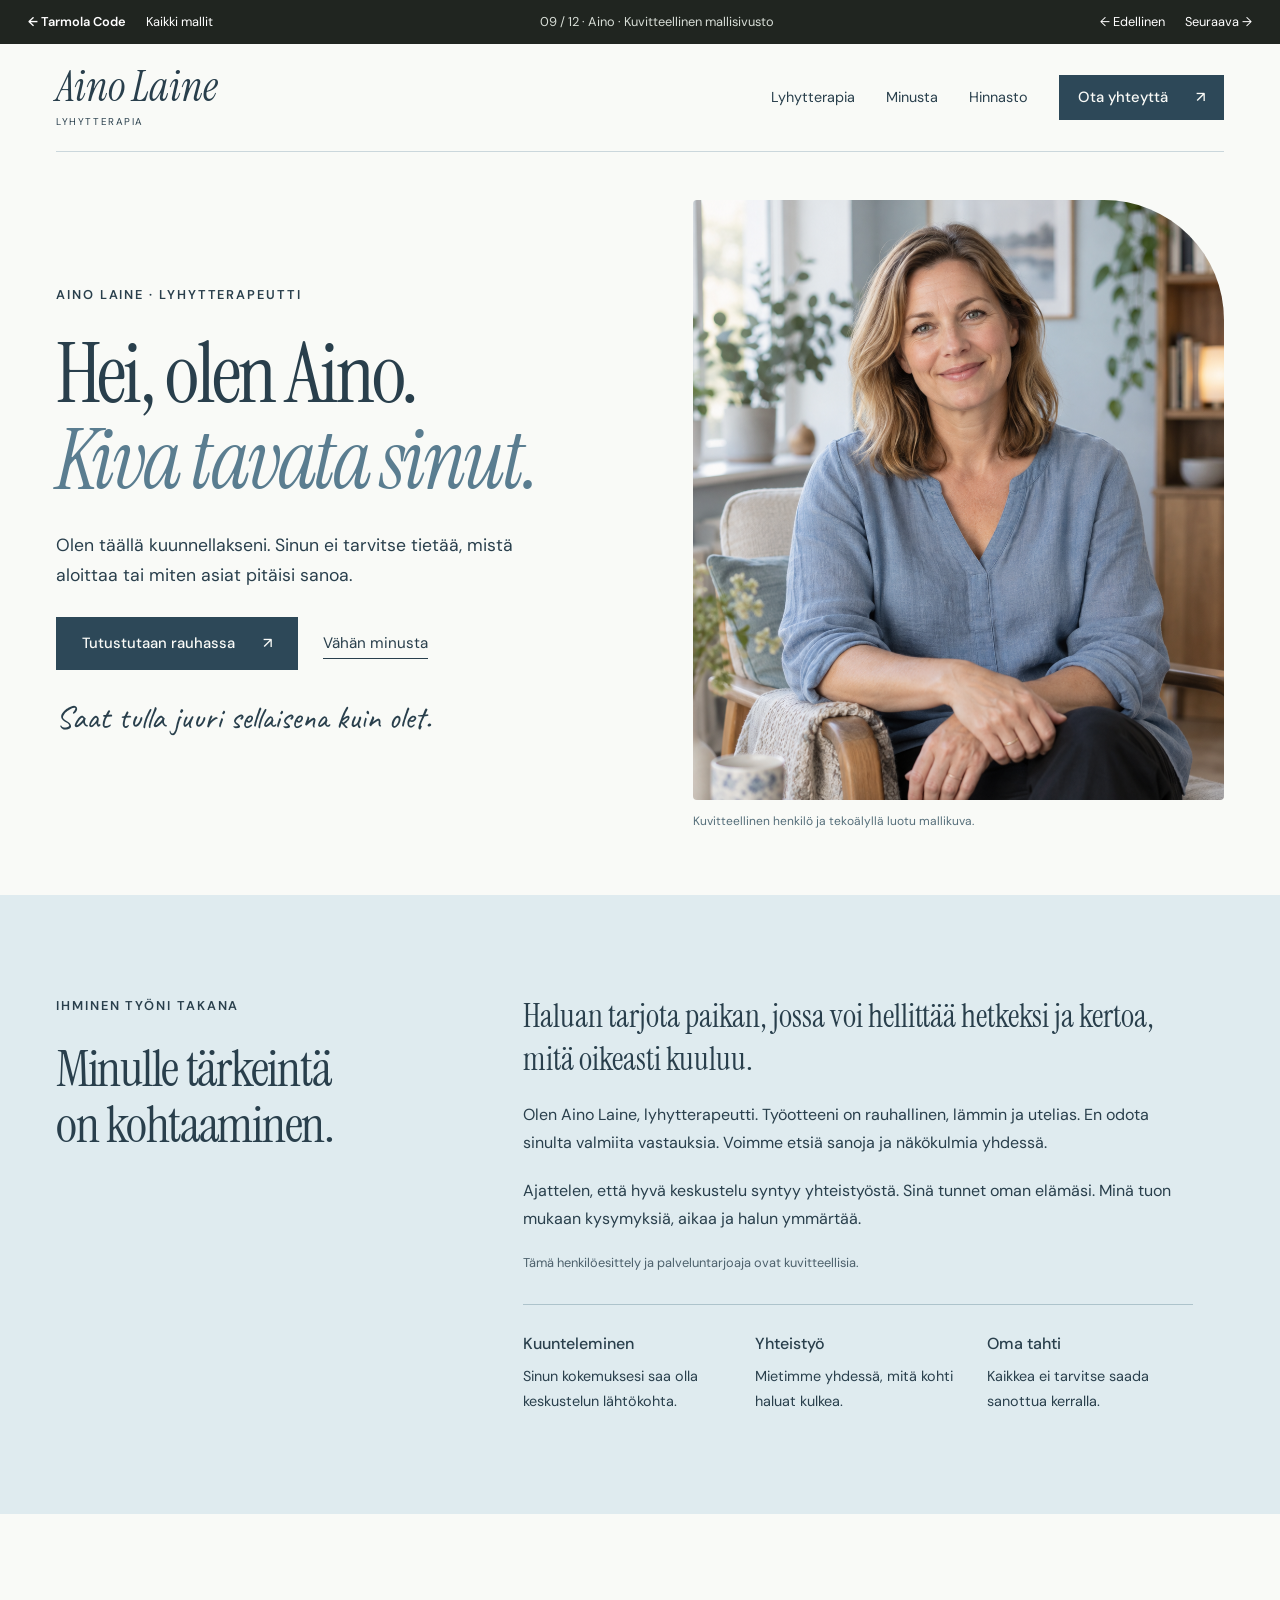
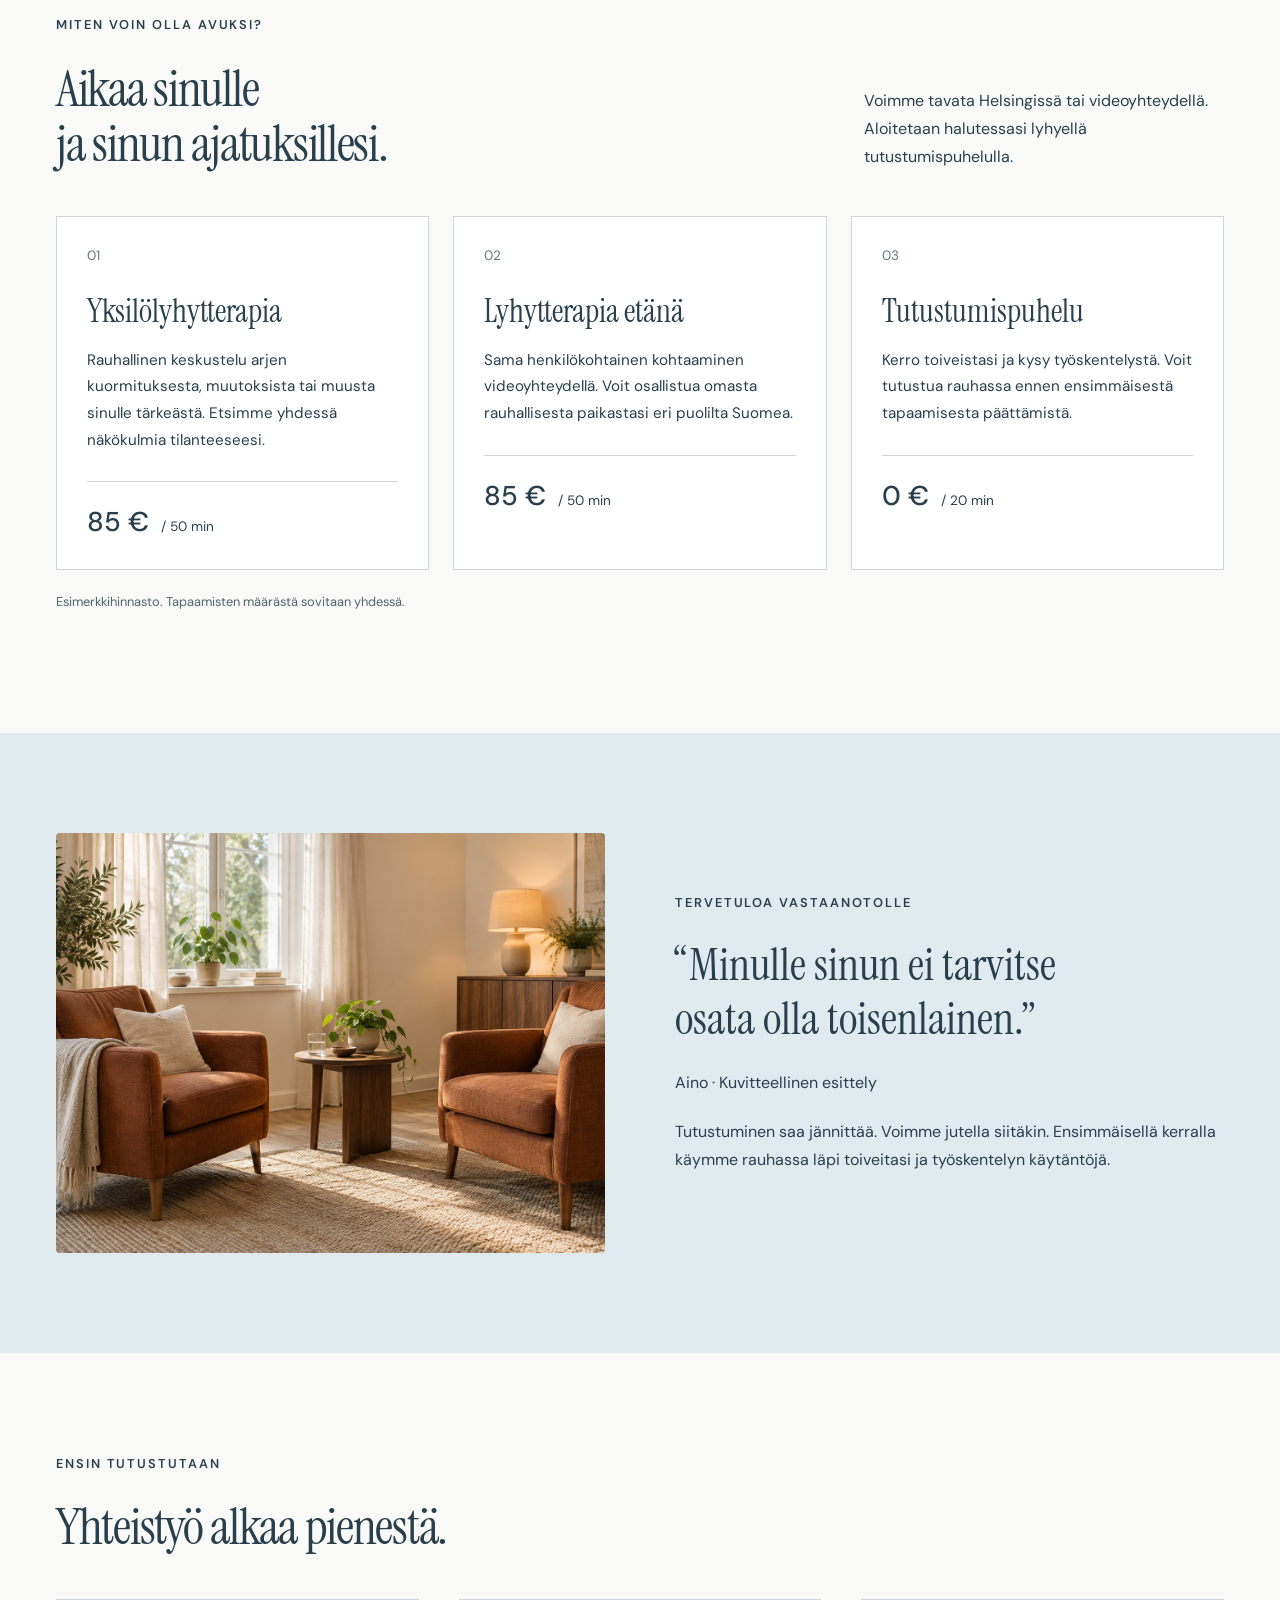
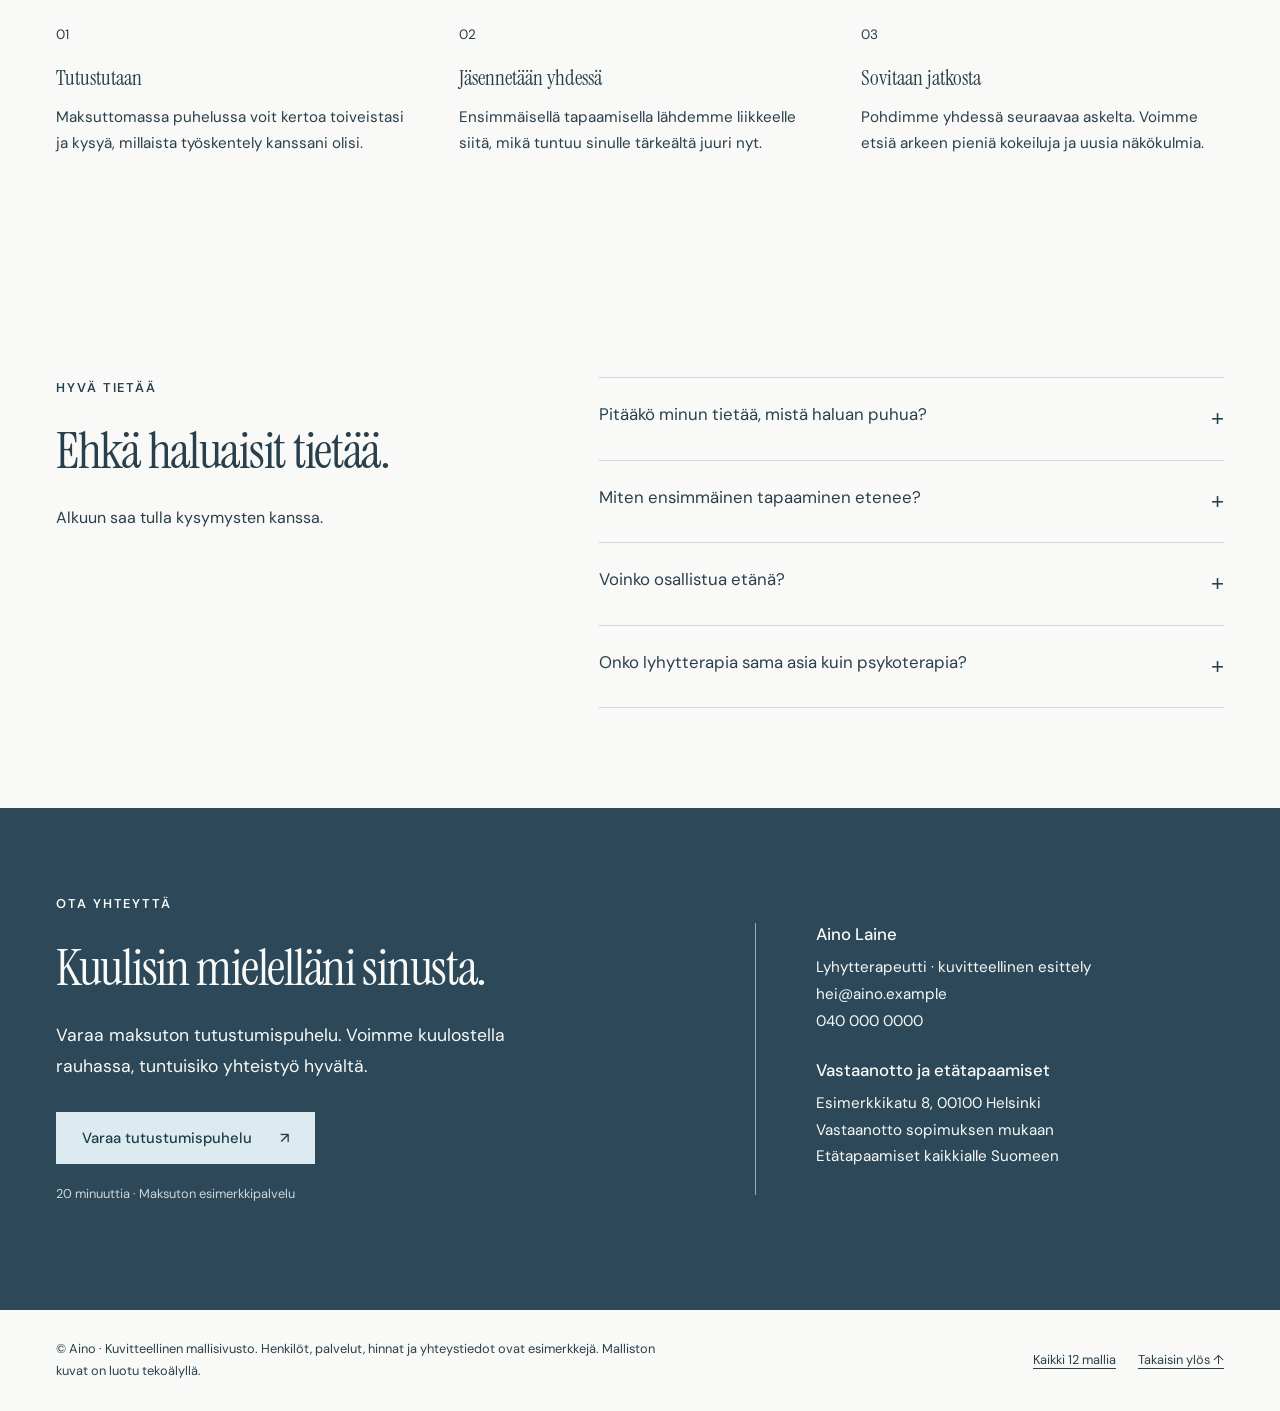
==== commit de968149: "Lisää paluulinkki Tarmola Code -sivulle" ====
--- a/aino.html
+++ b/aino.html
@@ -3,8 +3,8 @@
 <title>Aino — Ihminen ensin | Malli 09</title><meta name="description" content="Aino: ihminen ensin lyhytterapian mallisivusto. Kuvitteelliset palvelut ja yhteystiedot."><meta name="robots" content="noindex,nofollow">
 <meta name="theme-color" content="#2d4858">
 <link rel="icon" type="image/svg+xml" href="data:image/svg+xml,%3Csvg xmlns='http://www.w3.org/2000/svg' viewBox='0 0 40 40'%3E%3Crect width='40' height='40' rx='20' fill='%232d4858'/%3E%3Cpath d='M12 21l6 6 11-15' fill='none' stroke='%23fff' stroke-width='3'/%3E%3C/svg%3E">
-<link rel="stylesheet" href="assets/style.css?v=2"><link rel="stylesheet" href="assets/directions.css?v=4"><script src="assets/site.js" defer></script></head><body class="aino">
-<a class="skip" href="#sisalto">Siirry sisältöön</a><aside class="demo-bar" aria-label="Malliston navigointi"><a href="index.html">← Kaikki mallit</a><span class="demo-label">09 / 12 · Aino · Kuvitteellinen mallisivusto</span><nav class="demo-switch" aria-label="Vaihda mallia"><a href="kajo.html" aria-label="Edellinen malli: Kajo">← Edellinen</a><a href="pilke.html" aria-label="Seuraava malli: Pilke">Seuraava →</a></nav></aside><header class="site-head wrap"><a class="brand" href="aino.html" aria-label="Aino Laine, etusivu"><span><span class="brand-name">Aino Laine</span><small>LYHYTTERAPIA</small></span></a><button class="menu-button" aria-controls="paavalikko" aria-expanded="false">Valikko</button><nav class="site-nav" id="paavalikko" aria-label="Päävalikko"><a href="#palvelut">Lyhytterapia</a><a href="#minusta">Minusta</a><a href="#hinnasto">Hinnasto</a><a href="#yhteys" class="button">Ota yhteyttä <span aria-hidden="true">↗</span></a></nav></header>
+<link rel="stylesheet" href="assets/style.css?v=3"><link rel="stylesheet" href="assets/directions.css?v=4"><script src="assets/site.js" defer></script></head><body class="aino">
+<a class="skip" href="#sisalto">Siirry sisältöön</a><aside class="demo-bar" aria-label="Malliston navigointi"><div class="demo-home-links"><a href="https://www.tarmola-code.fi">← Tarmola Code</a><a href="index.html">Kaikki mallit</a></div><span class="demo-label">09 / 12 · Aino · Kuvitteellinen mallisivusto</span><nav class="demo-switch" aria-label="Vaihda mallia"><a href="kajo.html" aria-label="Edellinen malli: Kajo">← Edellinen</a><a href="pilke.html" aria-label="Seuraava malli: Pilke">Seuraava →</a></nav></aside><header class="site-head wrap"><a class="brand" href="aino.html" aria-label="Aino Laine, etusivu"><span><span class="brand-name">Aino Laine</span><small>LYHYTTERAPIA</small></span></a><button class="menu-button" aria-controls="paavalikko" aria-expanded="false">Valikko</button><nav class="site-nav" id="paavalikko" aria-label="Päävalikko"><a href="#palvelut">Lyhytterapia</a><a href="#minusta">Minusta</a><a href="#hinnasto">Hinnasto</a><a href="#yhteys" class="button">Ota yhteyttä <span aria-hidden="true">↗</span></a></nav></header>
 <main id="sisalto">
 
 <section class="aino-hero wrap"><div><p class="eyebrow">Aino Laine · Lyhytterapeutti</p><h1>Hei, olen Aino.<br><em>Kiva tavata sinut.</em></h1><p class="lead">Olen täällä kuunnellakseni. Sinun ei tarvitse tietää, mistä aloittaa tai miten asiat pitäisi sanoa.</p><div class="actions"><a class="button" href="#yhteys">Tutustutaan rauhassa <span aria-hidden="true">↗</span></a><a class="text-link" href="#minusta">Vähän minusta</a></div><p class="aino-hello">Saat tulla juuri sellaisena kuin olet.</p></div><figure class="aino-portrait"><img src="assets/aino-portrait.png" alt="Tekoälyllä luotu kuvitteellisen terapeutin muotokuva" width="1024" height="1536" fetchpriority="high"><figcaption>Kuvitteellinen henkilö ja tekoälyllä luotu mallikuva.</figcaption></figure></section>
--- a/assets/style.css
+++ b/assets/style.css
@@ -19,3 +19,14 @@
 @media(max-width:540px){h1{font-size:3.4rem}h2{font-size:2.65rem}.eyebrow{font-size:.75rem}.demo-bar{font-size:.75rem;padding:6px 16px}.demo-switch{gap:16px}.wrap,.gallery-wrap{width:calc(100% - 36px)}.brand-name{font-size:2.1rem}.brand small{font-size:.55rem}.site-head{gap:15px}.lead{font-size:1rem}.actions{gap:20px}.button{padding:14px 20px}.section{padding:55px 0}.section-intro h2{font-size:2.65rem}.steps{grid-template-columns:1fr;margin-top:30px;gap:22px}.step{padding-top:20px}.step span{margin-bottom:14px}.contact{padding:55px 0}.contact-info{grid-template-columns:1fr;gap:20px}.contact-grid{gap:25px}.split img{height:360px}.site-footer{font-size:.75rem}.footer-links{white-space:normal;flex-wrap:wrap}.verso-hero{min-height:580px;padding:35px 18px}.verso-panel{padding:37px 21px}.verso-panel h1{font-size:3.6rem}.verso-panel .lead{font-size:.95rem}.verso-panel .eyebrow{font-size:.66rem;letter-spacing:.1em}.verso-panel .button{font-size:.85rem;padding:14px 17px;gap:15px}.trust-line{gap:0;justify-content:space-around;flex-wrap:wrap;padding:17px 14px}.trust-line span{font-size:.75rem;padding:5px}.trust-line span:before{margin-right:6px}.verso .quote{font-size:2rem}.tyyni-hero{min-height:620px;padding-top:50px;padding-bottom:55px}.tyyni-hero h1{font-size:4.65rem}.tyyni-hero .lead{font-size:1rem;max-width:320px}.tyyni .hero-bottom{align-items:start;gap:20px}.tyyni .hero-bottom span{max-width:45%}.tyyni .intro-word{font-size:2rem}.tyyni .split img{height:350px}.hetki-hero{grid-template-columns:1fr;padding-top:24px;padding-bottom:25px;gap:35px}.hetki-hero h1{font-size:4.75rem}.hetki-hero .lead{margin:23px 0;max-width:350px}.hetki-hero figure{padding-bottom:35px;margin:0 14px 0 20px}.hetki-hero img{height:400px}.hetki-hero figcaption{left:-20px;bottom:6px;width:190px;font-size:1.65rem}.hetki .welcome-note{gap:15px;padding:18px;font-size:.8rem}.hetki .welcome-note span{font-size:1.3rem;white-space:nowrap}.hetki .intro-letter{grid-template-columns:1fr;gap:35px}.hetki .letter-badge{width:150px;font-size:2rem;padding:20px}.hetki .steps{padding:25px;gap:25px}.hetki .step{border-top:1px solid var(--line);padding-top:20px}.hetki .step:first-child{border:0;padding:0}.suunta-hero h1{font-size:3.95rem;letter-spacing:-.065em}.suunta-hero{padding-top:38px}.suunta-hero .eyebrow{font-size:.66rem;letter-spacing:.1em}.suunta-band{padding:19px 0}.suunta-band .wrap{flex-direction:column;gap:10px;font-size:.9rem}.suunta .service{padding:28px}.suunta .service .num{margin-bottom:30px}.suunta .statement{font-size:2.2rem}.suunta .contact h2{font-size:2.8rem}.avara-heading{grid-template-columns:1fr;gap:25px}.avara-hero{padding-top:36px}.avara-heading h1{font-size:4.4rem}.avara-heading .lead{margin-bottom:16px}.avara-landscape img{height:280px}.avara-landscape .image-label{left:14px;bottom:14px;font-size:.65rem;padding:12px 15px}.avara .service-list{margin-top:30px}.avara .service-row{grid-template-columns:1fr auto;gap:15px}.avara .service-row p{grid-column:1/-1;grid-row:2}.avara .service-row .price{grid-column:2;grid-row:1;text-align:right}.avara .service-row h3{font-size:1.55rem;line-height:1.15}.avara .service-row strong{font-size:1.7rem;white-space:nowrap}.avara .service-row .price small{font-size:.75rem}.avara .split img{height:350px}.gallery-head{min-height:74px;gap:20px}.gallery-head>span{font-size:.7rem;text-align:right;max-width:115px}.collection-logo{font-size:.85rem}.collection-logo span{font-size:1.9rem}.gallery-intro h1{font-size:3.4rem}.gallery-intro p{font-size:.9rem}.gallery-grid{grid-template-columns:1fr;gap:32px}.design-card:last-child{grid-column:auto}.preview{height:255px}.preview-verso>img{height:215px}.preview-verso .preview-title{font-size:2rem}.preview-hetki .preview-title{font-size:2.5rem}.preview-tyyni .preview-title{font-size:2.7rem}.preview-suunta .preview-title{font-size:2.6rem}.preview-suunta .preview-button{position:absolute;right:20px;bottom:52px;font-size:.5rem}.preview-avara .preview-title{font-size:2.8rem}.preview-avara img{height:107px}.gallery-bottom{grid-template-columns:1fr;gap:20px}.gallery-footer{flex-direction:column;gap:12px}.demo-dialog{padding:28px}.demo-dialog h2{font-size:2.4rem}}
 @media(max-width:360px){.suunta-hero>div{min-width:0}.suunta-hero h1{font-size:clamp(2.85rem,15.5vw,3.5rem)}.demo-bar{padding-inline:12px;gap:8px}.demo-switch{gap:12px}}
 @media(prefers-reduced-motion:reduce){html{scroll-behavior:auto}*,*:before,*:after{transition:none!important;animation:none!important}}
+
+/* Links between the public company site and this template collection. */
+.demo-home-links{display:flex;align-items:center;gap:20px;white-space:nowrap}
+.demo-home-links a:first-child,.company-return{font-weight:600}
+.company-return{display:inline-flex;align-items:center;justify-content:center;min-height:38px;padding:8px 14px;border:1px solid #bdc7ba;border-radius:999px;white-space:nowrap;transition:background .2s,border-color .2s,transform .2s}
+.company-return:hover{background:#fff;border-color:#8f9d8c;transform:translateY(-1px)}
+.gallery-head-actions{display:flex;align-items:center;gap:22px}
+
+@media(max-width:800px){.demo-home-links{gap:15px}.gallery-head-actions>span{display:none}}
+@media(max-width:540px){.demo-home-links{gap:12px}.demo-home-links a{font-size:.7rem}.company-return{min-height:34px;padding:7px 11px;font-size:.72rem}.gallery-head{gap:12px}}
+@media(max-width:360px){.demo-home-links a:nth-child(2){display:none}}
